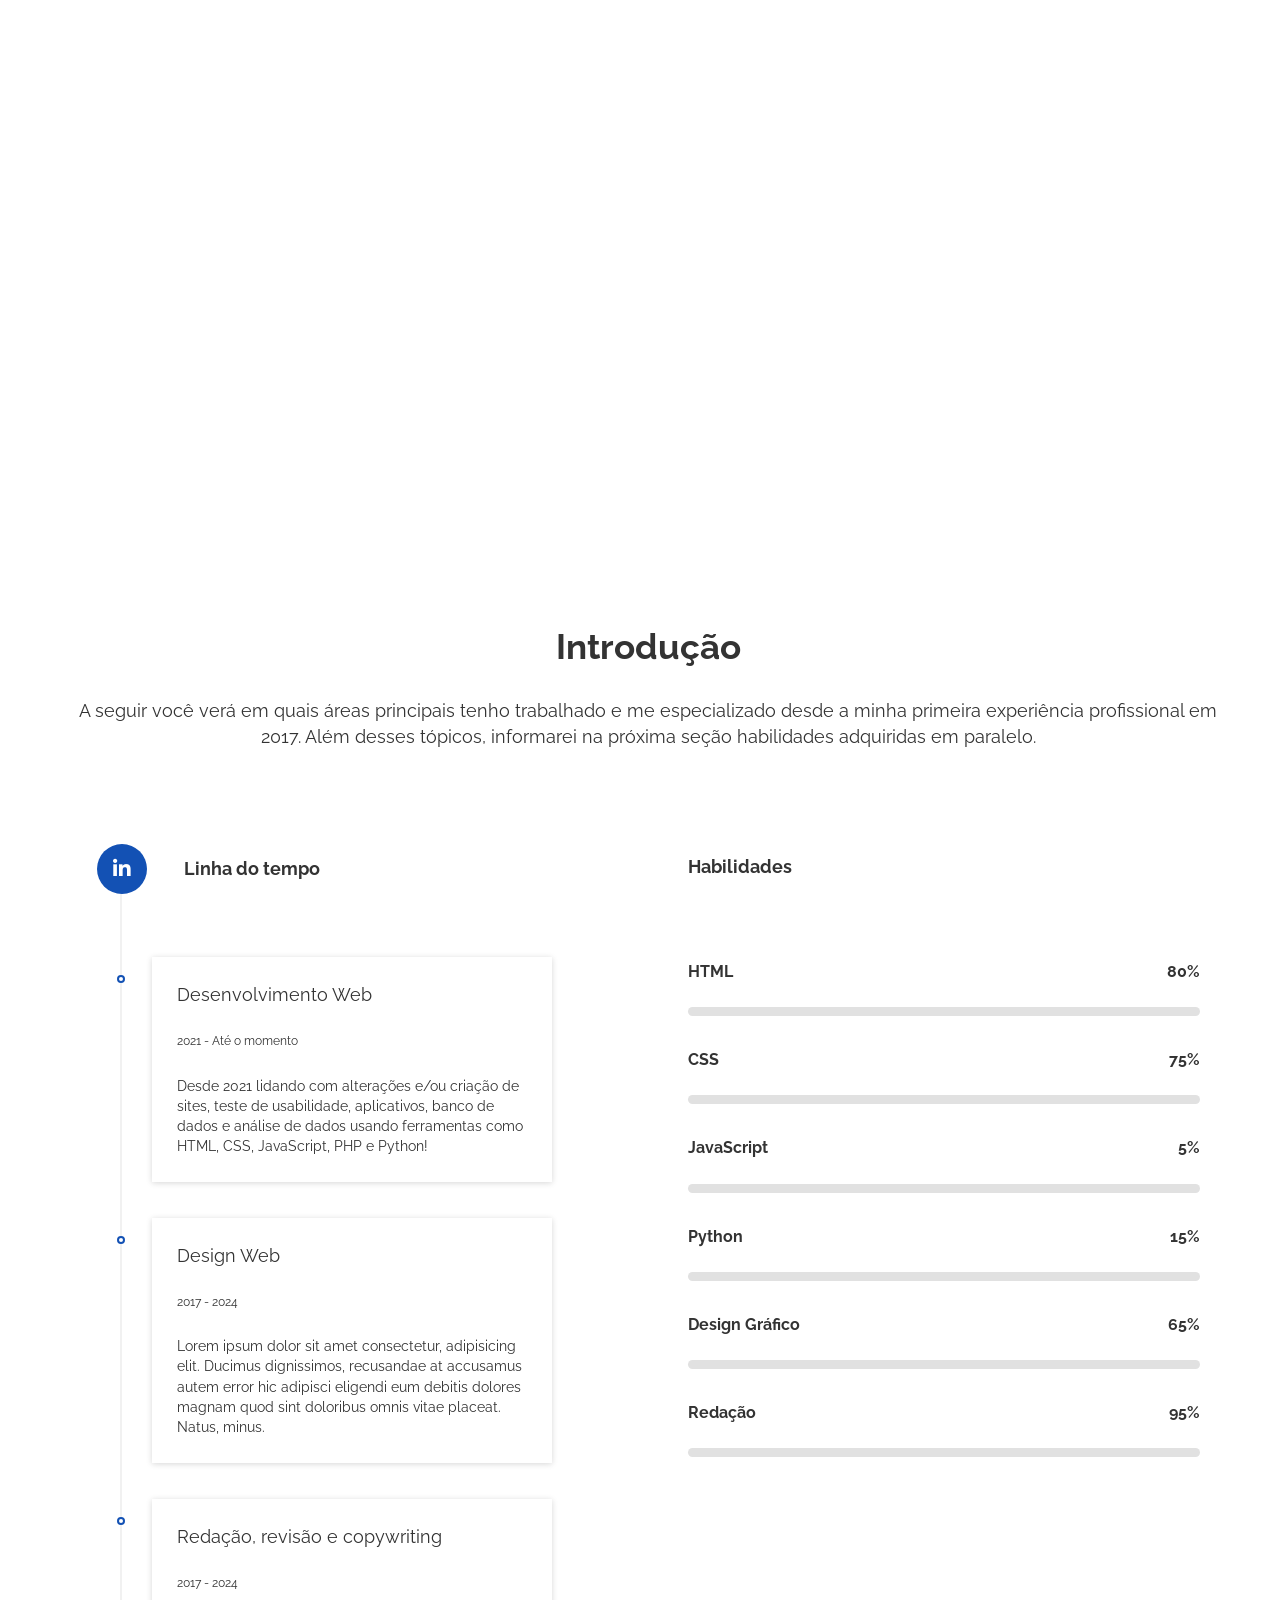
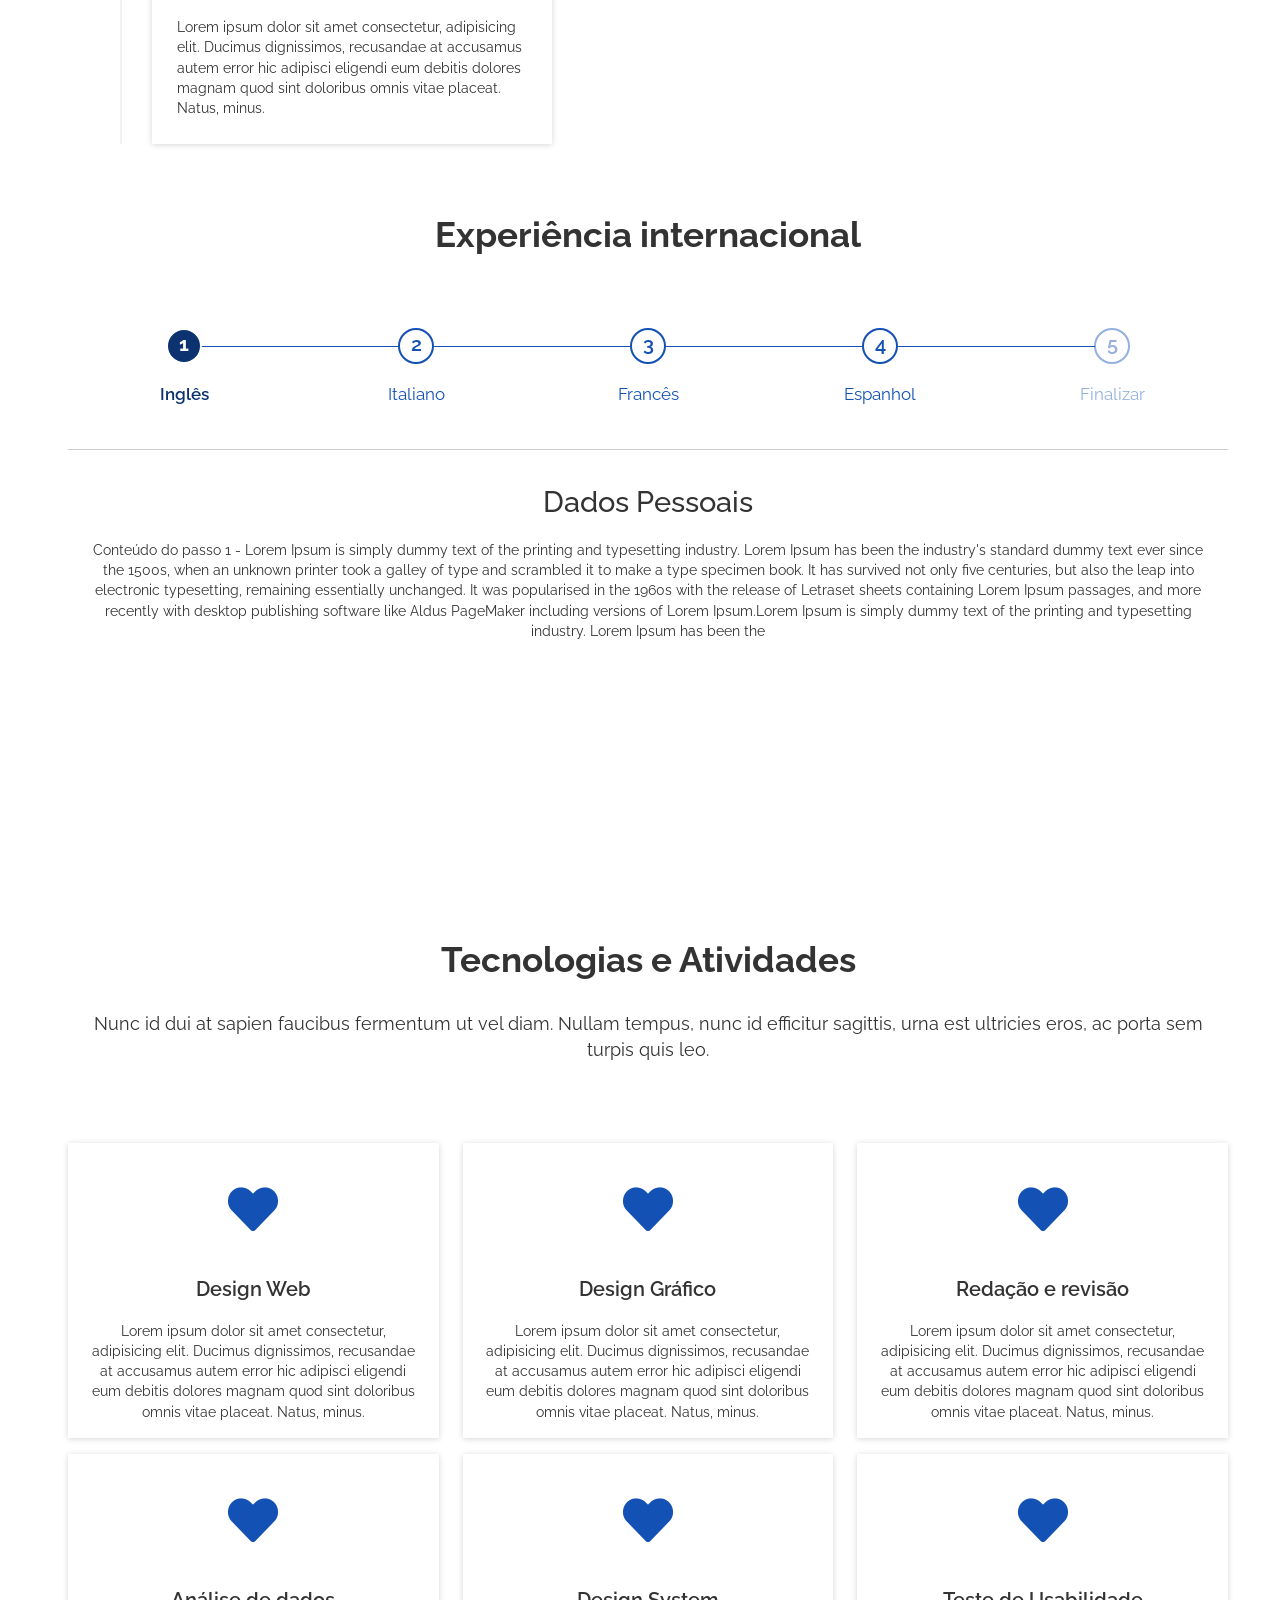
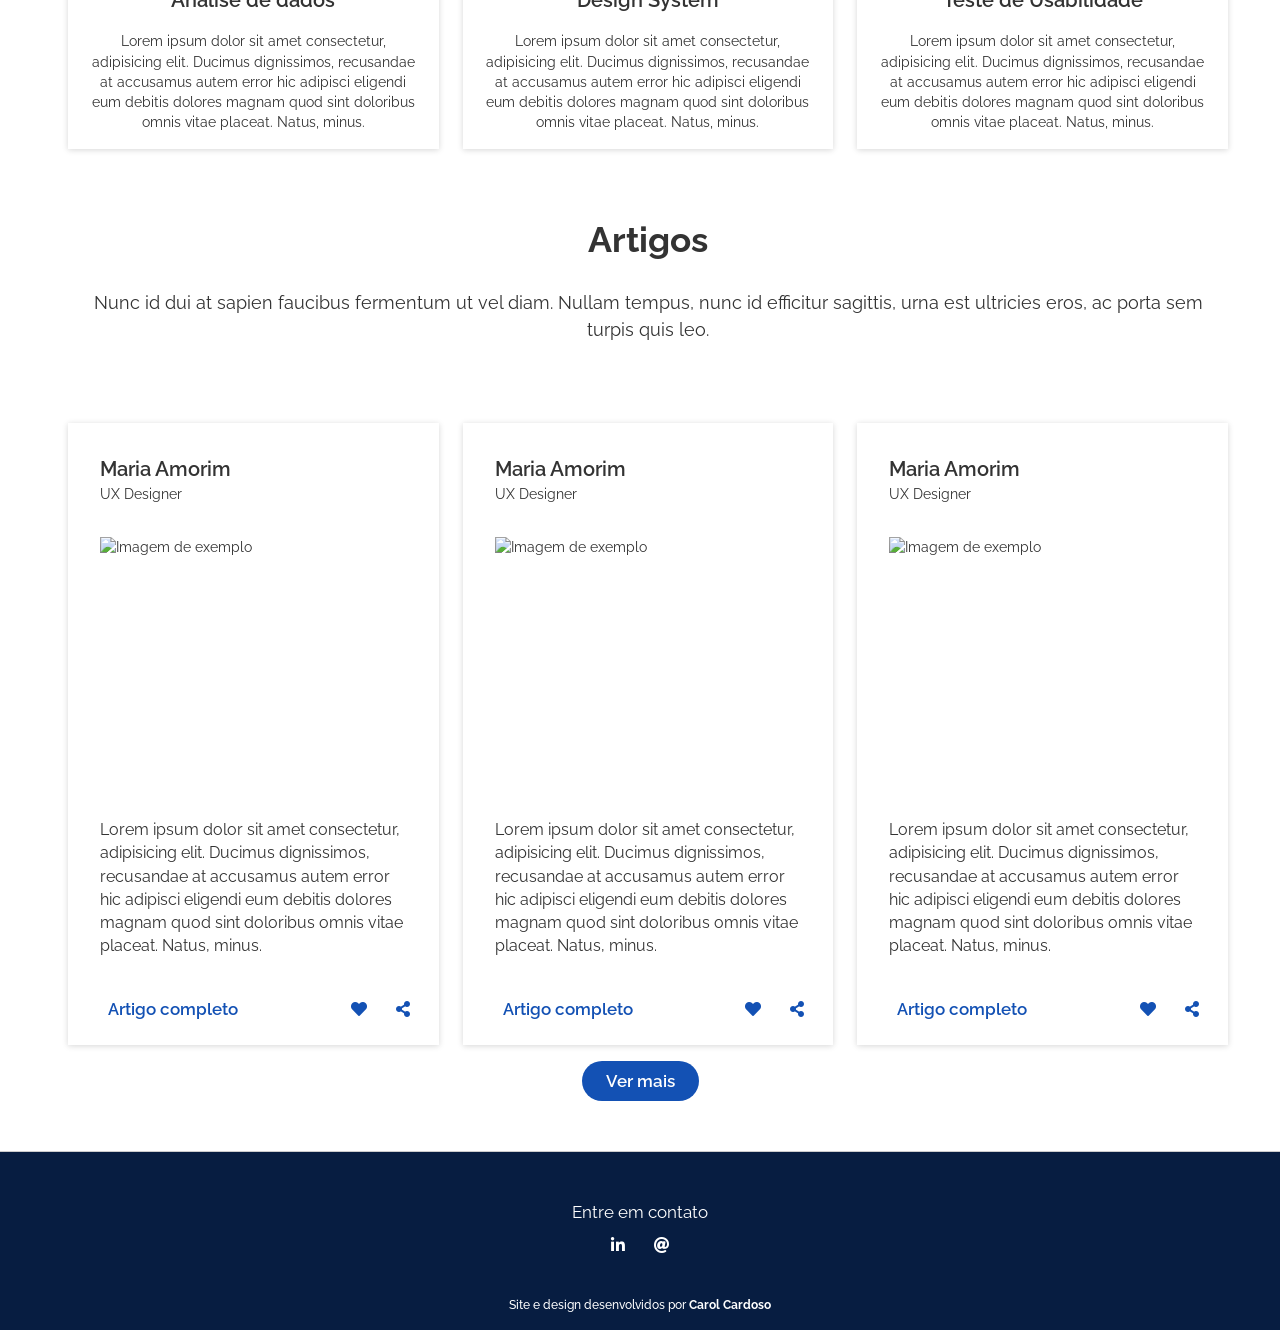
==== src/html/index.html @ 5037be2b "Conteúdo textual, traduções, componentização" ====
<!DOCTYPE html>
<html lang="pt-BR">
<br-head></br-head>  
<body>
  <br-header-pt-br></br-header-pt-br>

    <div class="container-video">
      <div class="bg-video">
        <video class="bg-video" autoplay loop muted src="./assets/images/banner/Banner 2.mp4"></video>
      </div>
    </div>

  <div class="template-base">
    <main class="main-content pl-sm-3 mt-4 text-center" id="main-content">
      
      <!-- Início da seção Introdução-->

      <br-introducao-pt-br></br-introducao-pt-br>

      <div id="introducao-pt-br">
        <div class="container-lg">
          <div class="secao-container">
            <div id="introducao" class="secao-titulo">Experiência internacional</div>
            <style>.wizard-sample-1 {height: 600px;}</style>
            <div class="wizard-sample-1">
              <div class="br-wizard" collapsed="collapsed" step="1">
                <div class="wizard-progress" role="tablist" style="background-color: white">
                  <button class="wizard-progress-btn" type="button" aria-labelledby="info1" role="tab" aria-controls="tab1" title="Inglês">
                    <span class="info" id="info1">Inglês</span>
                  </button>
                  <button class="wizard-progress-btn" type="button" aria-labelledby="info2" role="tab" aria-controls="tab2" title="Italiano" active="active">
                    <span class="info" id="info2">Italiano</span>
                  </button>
                  <button class="wizard-progress-btn" type="button" aria-labelledby="info3" role="tab" aria-controls="tab3" title="Francês" active="active">
                    <span class="info" id="info3">Francês</span>
                  </button>
                  <button class="wizard-progress-btn" type="button" aria-labelledby="info4" role="tab" aria-controls="tab4" title="Espanhol" active="active">
                    <span class="info" id="info4">Espanhol</span>
                  </button>
                  <button class="wizard-progress-btn" type="button" aria-labelledby="info5" role="tab" aria-controls="tab5" title="Finalizar" disabled="disabled">
                    <span class="info">Finalizar</span>
                  </button>
                </div>
                <div class="wizard-form">
                  <div class="wizard-panel" active="active" role="tabpanel" id="tab1">
                    <div class="wizard-panel-content" tabindex="0">
                      <div class="h3">Dados Pessoais</div>
                      <div class="text">Conteúdo do passo 1 - Lorem Ipsum is simply dummy text of the printing and typesetting 
                        industry. Lorem Ipsum has been the industry's standard dummy text ever since the 1500s, when an unknown 
                        printer took a galley of type and scrambled it to make a type specimen book. It has survived not only 
                        five centuries, but also the leap into electronic typesetting, remaining essentially unchanged. It was 
                        popularised in the 1960s with the release of Letraset sheets containing Lorem Ipsum passages, and more 
                        recently with desktop publishing software like Aldus PageMaker including versions of Lorem Ipsum.Lorem 
                        Ipsum is simply dummy text of the printing and typesetting industry. Lorem Ipsum has been the
                      </div>
                    </div>
                  </div>
                  <div class="wizard-panel" role="tabpanel" id="tab2">
                    <div class="wizard-panel-content" tabindex="0">
                      <div class="h3">Validar Dados</div><a href="https://gov.br/ds" alt="ir para o gov.br teste focus">ir para gov.br/ds teste focus</a>
                      <div class="text">Conteúdo do passo 2 - Lorem Ipsum is simply dummy text of the printing and typesetting industry. Lorem Ipsum has been the industry's standard dummy text ever since the 1500s, when an unknown printer took a galley of type and scrambled it to make a type specimen book. It has survived not only five centuries, but also the leap into electronic typesetting, remaining essentially unchanged. It was popularised in the 1960s with the release of Letraset sheets containing Lorem Ipsum passages, and more recently with desktop publishing software like Aldus PageMaker including versions of Lorem Ipsum.Lorem Ipsum is simply dummy text of the printing and typesetting industry. Lorem Ipsum has been the industry's standard dummy text ever since the 1500s, when an unknown printer took a galley of type and scrambled it to make a type specimen book. It has survived not only five centuries, but also the leap into electronic typesetting, remaining essentially unchanged. It was popularised in the 1960s with the release of Letraset sheets containing Lorem Ipsum passages, and more recently with desktop publishing software like Aldus PageMaker including versions of Lorem Ipsum. Conteúdo aqui - Lorem Ipsum is simply dummy text of the printing and typesetting industry. Lorem Ipsum has been the industry's standard dummy text ever since the 1500s, when an unknown printer took a galley of type and scrambled it to make a type specimen book. It has survived not only five centuries, but also the leap into electronic typesetting, remaining essentially unchanged. It was popularised in the 1960s with the release of Letraset sheets containing Lorem Ipsum passages, and more recently with desktop publishing software like Aldus PageMaker including versions of Lorem Ipsum.Lorem Ipsum is simply dummy text of the printing and typesetting industry. Lorem Ipsum has been the industry's standard dummy text ever since the 1500s, when an unknown printer took a galley of type and scrambled it to make a type specimen book. It has survived not only five centuries, but also the leap into electronic typesetting, remaining essentially unchanged. It was popularised in the 1960s with the release of Letraset sheets containing Lorem Ipsum passages, and more recently with desktop publishing software like Aldus PageMaker including versions of Lorem Ipsum. Conteúdo aqui - Lorem Ipsum is simply dummy text of the printing and typesetting industry. Lorem Ipsum has been the industry's standard dummy text ever since the 1500s, when an unknown printer took a galley of type and scrambled it to make a type specimen book. It has survived not only five centuries, but also the leap into electronic typesetting, remaining essentially unchanged. It was popularised in the 1960s with the release of Letraset sheets containing Lorem Ipsum passages, and more recently with desktop publishing software like Aldus PageMaker including versions of Lorem Ipsum.Lorem Ipsum is simply dummy text of the printing and typesetting industry. Lorem Ipsum has been the industry's standard dummy text ever since the 1500s, when an unknown printer took a galley of type and scrambled it to make a type specimen book. It has survived not only five centuries, but also the leap into electronic typesetting, remaining essentially unchanged. It was popularised in the 1960s with the release of Letraset sheets containing Lorem Ipsum passages, and more recently with desktop publishing software like Aldus PageMaker including versions of Lorem Ipsum. Conteúdo aqui - Lorem Ipsum is simply dummy text of the printing and typesetting industry. Lorem Ipsum has been the industry's standard dummy text ever since the 1500s, when an unknown printer took a galley of type and scrambled it to make a type specimen book. It has survived not only five centuries, but also the leap into electronic typesetting, remaining essentially unchanged. It was popularised in the 1960s with the release of Letraset sheets containing Lorem Ipsum passages, and more recently with desktop publishing software like Aldus PageMaker including versions of Lorem Ipsum.Lorem Ipsum is simply dummy text of the printing and typesetting industry. Lorem Ipsum has been the industry's standard dummy text ever since the 1500s, when an unknown printer took a galley of type and scrambled it to make a type specimen book. It has survived not only five centuries, but also the leap into electronic typesetting, remaining essentially unchanged. It was popularised in the 1960s with the release of Letraset sheets containing Lorem Ipsum passages, and more recently with desktop publishing software like Aldus PageMaker including versions of Lorem Ipsum.</div>
                    </div>
                    <div class="wizard-panel-btn">
                      <button class="br-button wizard-btn-canc" type="button">Cancelar
                      </button>
                      <button class="br-button primary wizard-btn-next" type="button" aria-description="Passo 3 de 5 Habilitar Cadastro"> Avançar
                      </button>
                      <button class="br-button secondary wizard-btn-prev" type="button" aria-description="Passo 1 de 5 Dados Pessoais">Voltar
                      </button>
                    </div>
                  </div>
                  <div class="wizard-panel" role="tabpanel" id="tab3">
                    <div class="wizard-panel-content" tabindex="0">
                      <div class="h3">Habilitar Cadastro</div>
                      <div class="text"> Conteúdo do passo 3 - Lorem Ipsum is simply dummy text of the printing and typesetting industry. Lorem Ipsum has been the industry's standard dummy text ever since the 1500s, when an unknown printer took a galley of type and scrambled it to make a type specimen book. It has survived not only five centuries, but also the leap into electronic typesetting, remaining essentially unchanged. It was popularised in the 1960s with the release of Letraset sheets containing Lorem Ipsum passages, and more recently with desktop publishing software like Aldus PageMaker including versions of Lorem Ipsum.Lorem Ipsum is simply dummy text of the printing and typesetting industry. Lorem Ipsum has been the industry's standard dummy text ever since the 1500s, when an unknown printer took a galley of type and scrambled it to make a type specimen book. It has survived not only five centuries, but also the leap into electronic typesetting, remaining essentially unchanged. It was popularised in the 1960s with the release of Letraset sheets containing Lorem Ipsum passages, and more recently with desktop publishing software like Aldus PageMaker including versions of Lorem Ipsum.</div>
                    </div>
                    <div class="wizard-panel-btn">
                      <button class="br-button wizard-btn-canc" type="button">Cancelar
                      </button>
                      <button class="br-button primary wizard-btn-next" type="button" aria-description="Passo 4 de 5 Cadastrar Senha"> Avançar
                      </button>
                      <button class="br-button secondary wizard-btn-prev" type="button" aria-description="Passo 2 de 5 Validar Dados">Voltar
                      </button>
                    </div>
                  </div>
                  <div class="wizard-panel" role="tabpanel" id="tab4">
                    <div class="wizard-panel-content" tabindex="0">
                      <div class="h3">Cadastrar Senha</div>
                      <div class="text">Conteúdo do passo 4 - Lorem Ipsum is simply dummy text of the printing and typesetting industry. Lorem Ipsum has been the industry's standard dummy text ever since the 1500s, when an unknown printer took a galley of type and scrambled it to make a type specimen book. It has survived not only five centuries, but also the leap into electronic typesetting, remaining essentially unchanged. It was popularised in the 1960s with the release of Letraset sheets containing Lorem Ipsum passages, and more recently with desktop publishing software like Aldus PageMaker including versions of Lorem Ipsum.Lorem Ipsum is simply dummy text of the printing and typesetting industry. Lorem Ipsum has been the industry's standard dummy text ever since the 1500s, when an unknown printer took a galley of type and scrambled it to make a type specimen book. It has survived not only five centuries, but also the leap into electronic typesetting, remaining essentially unchanged. It was popularised in the 1960s with the release of Letraset sheets containing Lorem Ipsum passages, and more recently with desktop publishing software like Aldus PageMaker including versions of Lorem Ipsum.</div>
                    </div>
                    <div class="wizard-panel-btn">
                      <button class="br-button wizard-btn-canc" type="button">Cancelar
                      </button>
                      <button class="br-button primary wizard-btn-next" type="button" aria-description="Passo 5 de 5 Finalizar"> Avançar
                      </button>
                      <button class="br-button secondary wizard-btn-prev" type="button" aria-description="Passo 3 de 5 Habilitar Cadastro">Voltar
                      </button>
                    </div>
                  </div>
                  <div class="wizard-panel" role="tabpanel" id="tab5">
                    <div class="wizard-panel-content" tabindex="0">
                      <div class="h3">Finalizar</div>
                      <div class="text">Conteúdo do passo 5 - Lorem Ipsum is simply dummy text of the printing and typesetting industry. Lorem Ipsum has been the industry's standard dummy text ever since the 1500s, when an unknown printer took a galley of type and scrambled it to make a type specimen book. It has survived not only five centuries, but also the leap into electronic typesetting, remaining essentially unchanged. It was popularised in the 1960s with the release of Letraset sheets containing Lorem Ipsum passages, and more recently with desktop publishing software like Aldus PageMaker including versions of Lorem Ipsum. Lorem Ipsum is simply dummy text of the printing and typesetting industry. Lorem Ipsum has been the industry's standard dummy text ever since the 1500s, when an unknown printer took a galley of type and scrambled it to make a type specimen book. It has survived not only five centuries, but also the leap into electronic typesetting, remaining essentially unchanged. It was popularised in the 1960s with the release of Letraset sheets containing Lorem Ipsum passages, and more recently with desktop publishing software like Aldus PageMaker including versions of Lorem Ipsum.</div>
                    </div>
                    <div class="wizard-panel-btn">
                      <button class="br-button wizard-btn-canc" type="button">Cancelar
                      </button>
                      <button class="br-button primary wizard-btn" type="button">Concluir
                      </button>
                      <button class="br-button secondary wizard-btn-prev" type="button">Voltar
                      </button>
                    </div>
                  </div>
                </div>
              </div>
            </div>
          </div>  
        </div>
      </div>
        
      <br-habilidades-pt-br></br-habilidades-pt-br>  
        
      <br-blog-pt-br></br-blog-pt-br>
        
      </main>
      
      
      <br-footer-pt-br></br-footer-pt-br>
      
      <!--<div class="br-cookiebar default d-none" tabindex="-1"></div>-->
    </div>
    <script src="./bibliotecas/govbr-ds/core-init.js"></script>
    <script src="./bibliotecas/govbr-ds/core.min.js"></script>
    <!--<script src="./assets/js/inicializacao.js"></script>-->
    <script src="./assets/componentes/head/head.js" type="module"></script>
    <script src="./assets/componentes/header/header.js" type="module"></script>
    <script src="./assets/componentes/footer/footer.js" type="module"></script>
    <script src="./assets/js/main.js" type="module"></script>
    <script src="./assets/componentes/introducao/introducao.js" type="module"></script>
    <script src="./assets/componentes/habilidades/habilidades.js" type="module"></script>
    <script src="./assets/componentes/blog/blog.js" type="module"></script>
  </body>
  </html>
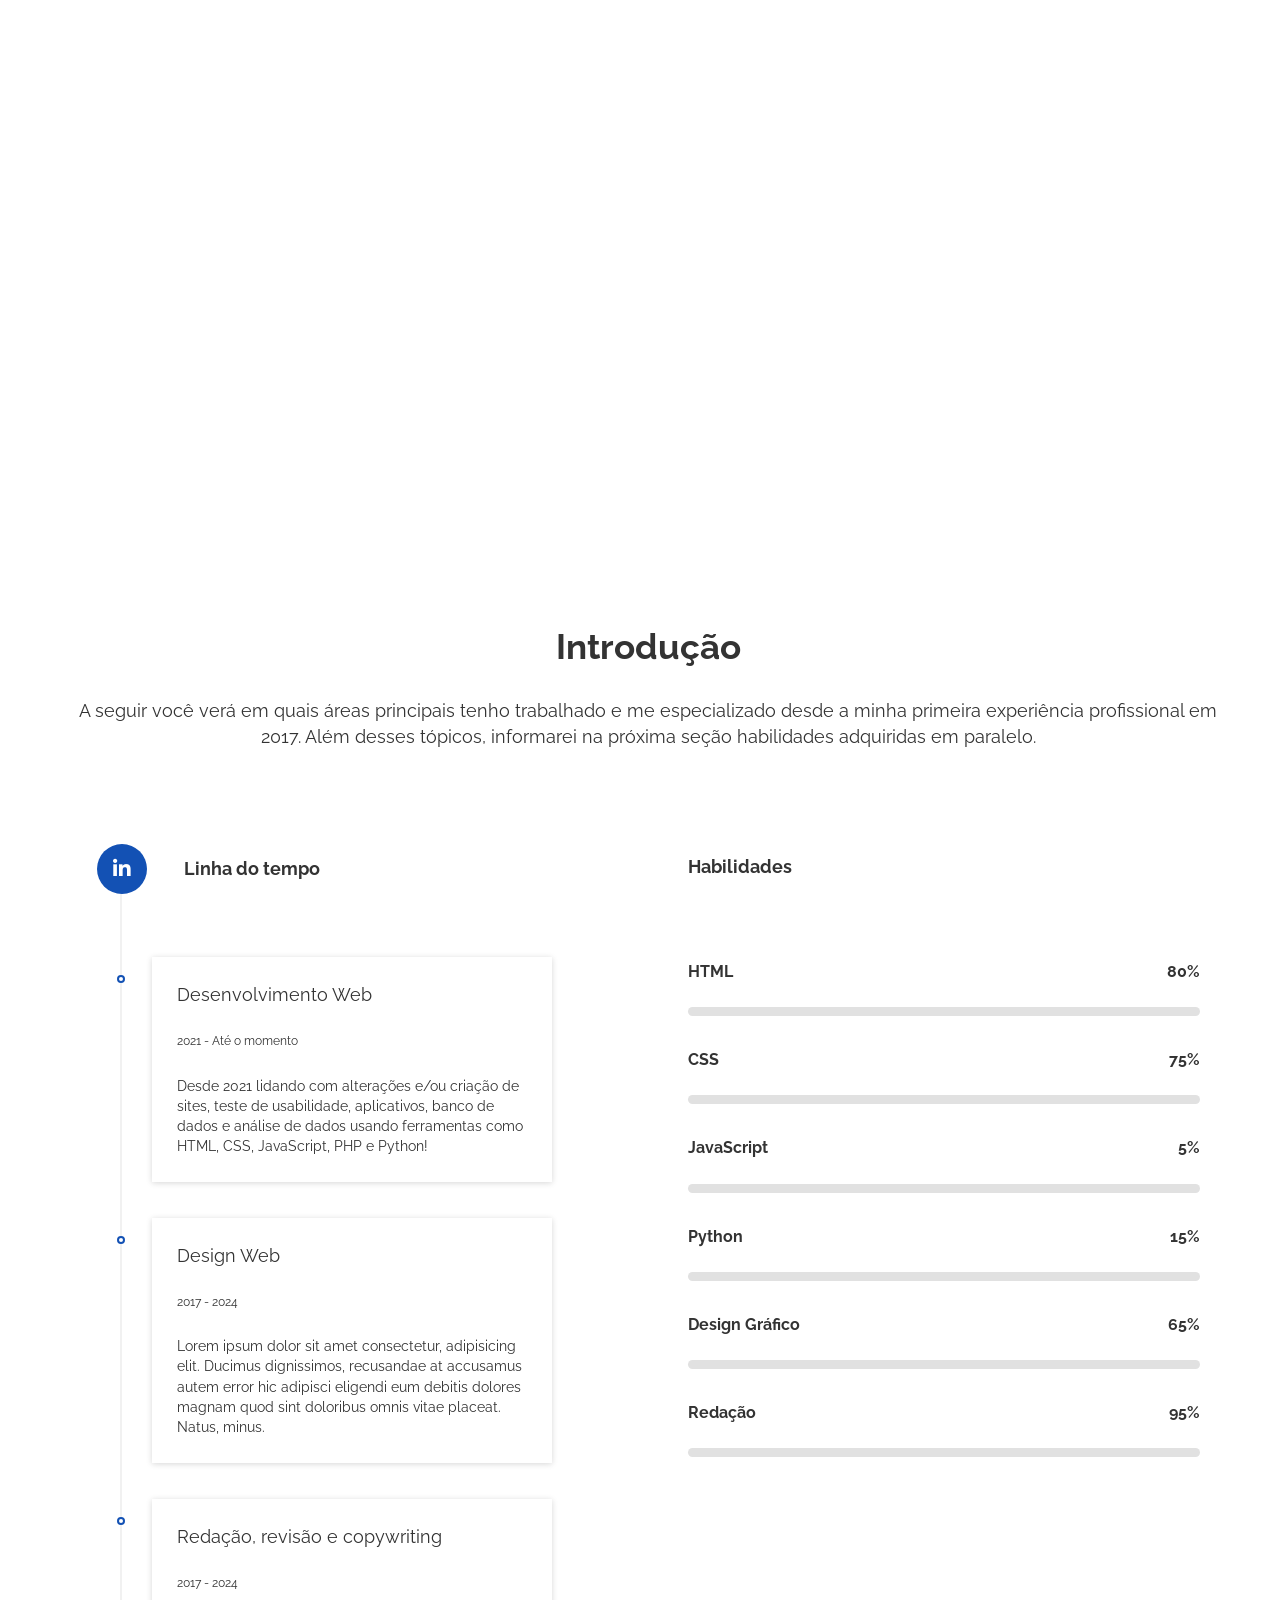
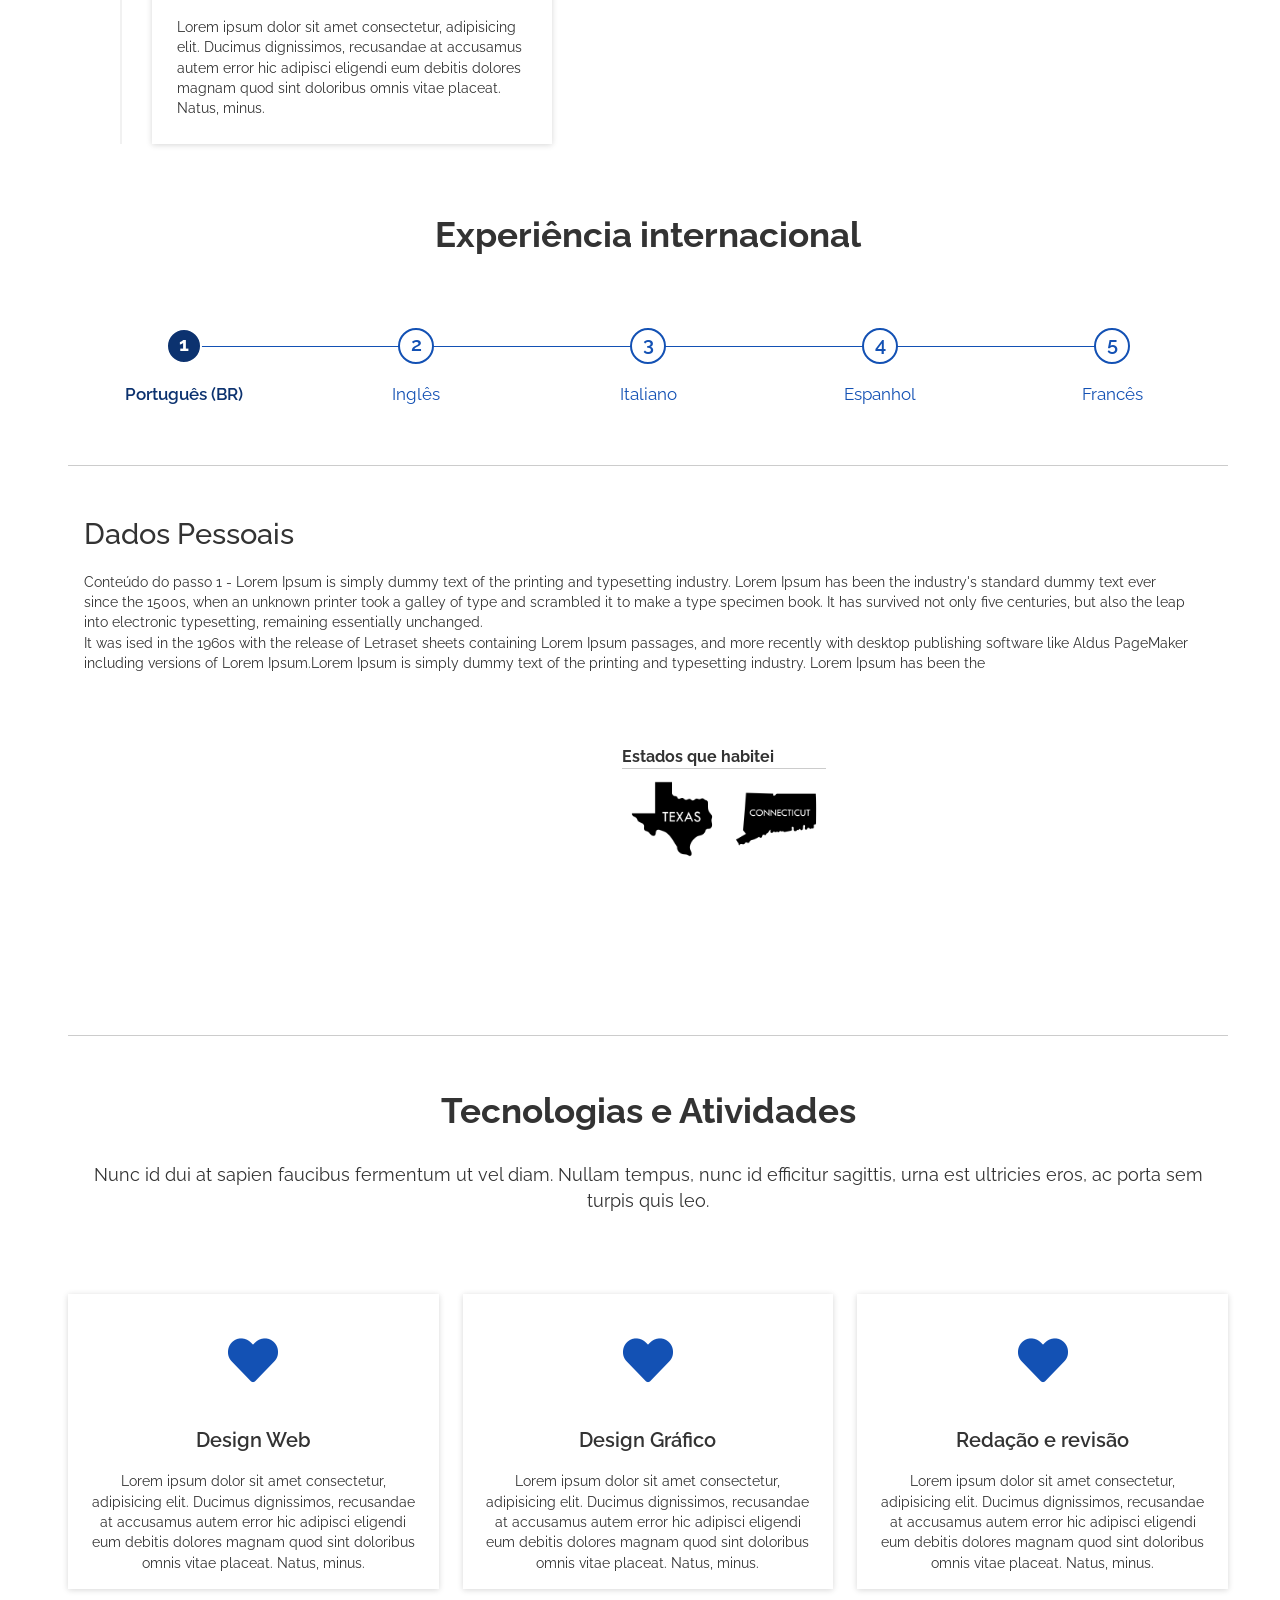
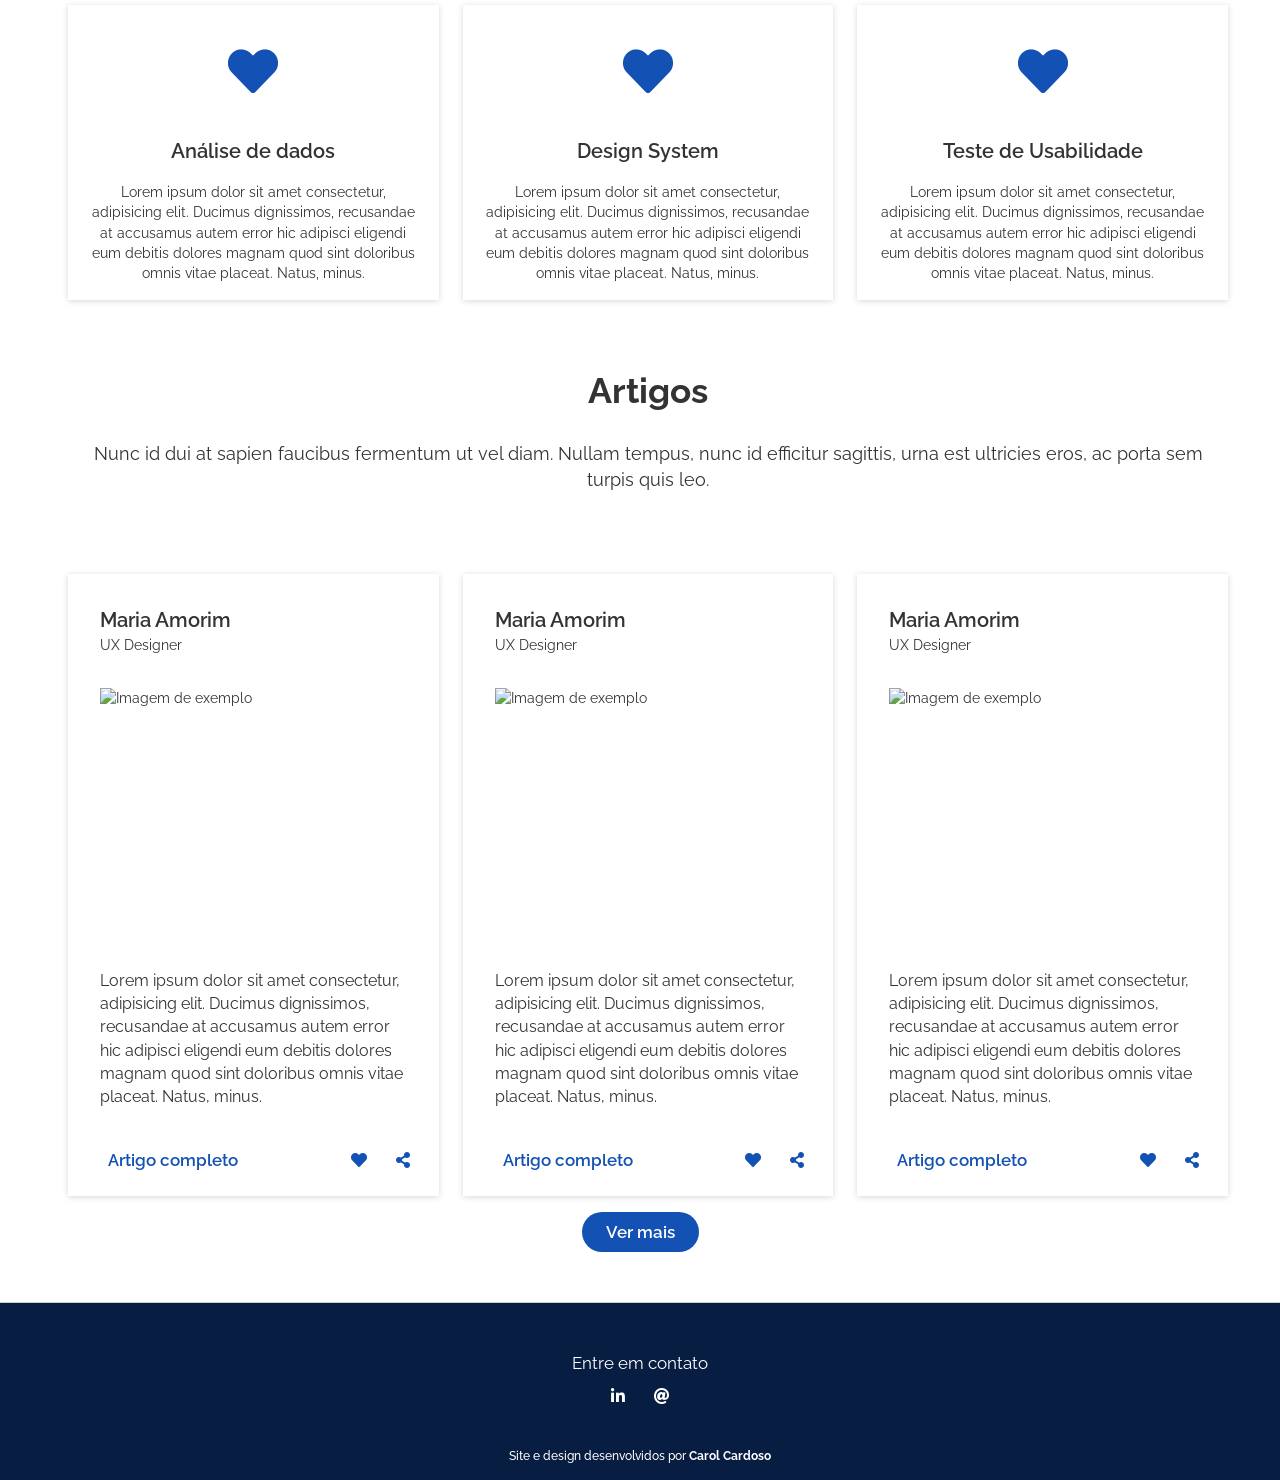
==== commit f357fa48: "Br-wizard e edições nessa nova seção" ====
--- a/src/html/index.html
+++ b/src/html/index.html
@@ -17,106 +17,177 @@
 
       <br-introducao-pt-br></br-introducao-pt-br>
 
-      <div id="introducao-pt-br">
+      <!--<br-internacional-pt-br></br-internacional-pt-br>-->
+
+      <div id="internacional-pt-br">
         <div class="container-lg">
           <div class="secao-container">
-            <div id="introducao" class="secao-titulo">Experiência internacional</div>
-            <style>.wizard-sample-1 {height: 600px;}</style>
+            <div class="secao-titulo">Experiência internacional</div>
+            <!--<style>.wizard-sample-1 {height: 600px;}</style>-->
             <div class="wizard-sample-1">
               <div class="br-wizard" collapsed="collapsed" step="1">
                 <div class="wizard-progress" role="tablist" style="background-color: white">
-                  <button class="wizard-progress-btn" type="button" aria-labelledby="info1" role="tab" aria-controls="tab1" title="Inglês">
-                    <span class="info" id="info1">Inglês</span>
-                  </button>
-                  <button class="wizard-progress-btn" type="button" aria-labelledby="info2" role="tab" aria-controls="tab2" title="Italiano" active="active">
-                    <span class="info" id="info2">Italiano</span>
-                  </button>
-                  <button class="wizard-progress-btn" type="button" aria-labelledby="info3" role="tab" aria-controls="tab3" title="Francês" active="active">
-                    <span class="info" id="info3">Francês</span>
+                  <button class="wizard-progress-btn" type="button" aria-labelledby="info1" role="tab" aria-controls="tab1" title="Português">
+                    <span class="info" id="info1">Português (BR)</span>
+                  </button>
+                  <button class="wizard-progress-btn" type="button" aria-labelledby="info2" role="tab" aria-controls="tab2" title="Inglês" active="active">
+                    <span class="info" id="info2">Inglês</span>
+                  </button>
+                  <button class="wizard-progress-btn" type="button" aria-labelledby="info3" role="tab" aria-controls="tab3" title="Italiano" active="active">
+                    <span class="info" id="info3">Italiano</span>
                   </button>
                   <button class="wizard-progress-btn" type="button" aria-labelledby="info4" role="tab" aria-controls="tab4" title="Espanhol" active="active">
                     <span class="info" id="info4">Espanhol</span>
                   </button>
-                  <button class="wizard-progress-btn" type="button" aria-labelledby="info5" role="tab" aria-controls="tab5" title="Finalizar" disabled="disabled">
-                    <span class="info">Finalizar</span>
+                  <button class="wizard-progress-btn" type="button" aria-labelledby="info5" role="tab" aria-controls="tab5" title="Francês" active="active">
+                    <span class="info" id="info5">Francês</span>
                   </button>
                 </div>
+                <span class="br-divider my-3"></span>
                 <div class="wizard-form">
-                  <div class="wizard-panel" active="active" role="tabpanel" id="tab1">
-                    <div class="wizard-panel-content" tabindex="0">
-                      <div class="h3">Dados Pessoais</div>
-                      <div class="text">Conteúdo do passo 1 - Lorem Ipsum is simply dummy text of the printing and typesetting 
-                        industry. Lorem Ipsum has been the industry's standard dummy text ever since the 1500s, when an unknown 
-                        printer took a galley of type and scrambled it to make a type specimen book. It has survived not only 
-                        five centuries, but also the leap into electronic typesetting, remaining essentially unchanged. It was 
-                        popularised in the 1960s with the release of Letraset sheets containing Lorem Ipsum passages, and more 
-                        recently with desktop publishing software like Aldus PageMaker including versions of Lorem Ipsum.Lorem 
-                        Ipsum is simply dummy text of the printing and typesetting industry. Lorem Ipsum has been the
+                  <div class="wizard-panel" role="tabpanel" id="tab1">
+                    <div class="wizard-panel-content" tabindex="0">
+                      <div class="h3">Dados Pessoais</div>
+                      <div class="text">Conteúdo do passo 1 - Lorem Ipsum is simply dummy text of the printing and typesetting 
+                        industry. Lorem Ipsum has been the industry's standard dummy text ever since the 1500s, when an unknown 
+                        printer took a galley of type and scrambled it to make a type specimen book. It has survived not only 
+                        five centuries, but also the leap into electronic typesetting, remaining essentially unchanged. 
+                        <br>
+                        It was ised in the 1960s with the release of Letraset sheets containing Lorem Ipsum passages, and more 
+                        recently with desktop publishing software like Aldus PageMaker including versions of Lorem Ipsum.Lorem 
+                        Ipsum is simply dummy text of the printing and typesetting industry. Lorem Ipsum has been the
+                      </div>
+                      <div class="row mt-5">
+                        <video class="video-flag" autoplay loop muted src="./assets/images/flags/USA - Flag.mp4"></video>
+                        <div class="estados">
+                          <div class="paragrafo text-bold text-left">Estados que habitei</div>
+                          <span class="br-divider"></span>
+                          <div class="row align-items-left">
+                            <div class="col-auto">
+                              <img class="icone-estado" src="./assets/images/icons/texas.png">
+                              <img class="icone-estado" src="./assets/images/icons/connecticut.png">
+                            </div>
+                          </div>
+                        </div>
                       </div>
                     </div>
                   </div>
                   <div class="wizard-panel" role="tabpanel" id="tab2">
                     <div class="wizard-panel-content" tabindex="0">
-                      <div class="h3">Validar Dados</div><a href="https://gov.br/ds" alt="ir para o gov.br teste focus">ir para gov.br/ds teste focus</a>
-                      <div class="text">Conteúdo do passo 2 - Lorem Ipsum is simply dummy text of the printing and typesetting industry. Lorem Ipsum has been the industry's standard dummy text ever since the 1500s, when an unknown printer took a galley of type and scrambled it to make a type specimen book. It has survived not only five centuries, but also the leap into electronic typesetting, remaining essentially unchanged. It was popularised in the 1960s with the release of Letraset sheets containing Lorem Ipsum passages, and more recently with desktop publishing software like Aldus PageMaker including versions of Lorem Ipsum.Lorem Ipsum is simply dummy text of the printing and typesetting industry. Lorem Ipsum has been the industry's standard dummy text ever since the 1500s, when an unknown printer took a galley of type and scrambled it to make a type specimen book. It has survived not only five centuries, but also the leap into electronic typesetting, remaining essentially unchanged. It was popularised in the 1960s with the release of Letraset sheets containing Lorem Ipsum passages, and more recently with desktop publishing software like Aldus PageMaker including versions of Lorem Ipsum. Conteúdo aqui - Lorem Ipsum is simply dummy text of the printing and typesetting industry. Lorem Ipsum has been the industry's standard dummy text ever since the 1500s, when an unknown printer took a galley of type and scrambled it to make a type specimen book. It has survived not only five centuries, but also the leap into electronic typesetting, remaining essentially unchanged. It was popularised in the 1960s with the release of Letraset sheets containing Lorem Ipsum passages, and more recently with desktop publishing software like Aldus PageMaker including versions of Lorem Ipsum.Lorem Ipsum is simply dummy text of the printing and typesetting industry. Lorem Ipsum has been the industry's standard dummy text ever since the 1500s, when an unknown printer took a galley of type and scrambled it to make a type specimen book. It has survived not only five centuries, but also the leap into electronic typesetting, remaining essentially unchanged. It was popularised in the 1960s with the release of Letraset sheets containing Lorem Ipsum passages, and more recently with desktop publishing software like Aldus PageMaker including versions of Lorem Ipsum. Conteúdo aqui - Lorem Ipsum is simply dummy text of the printing and typesetting industry. Lorem Ipsum has been the industry's standard dummy text ever since the 1500s, when an unknown printer took a galley of type and scrambled it to make a type specimen book. It has survived not only five centuries, but also the leap into electronic typesetting, remaining essentially unchanged. It was popularised in the 1960s with the release of Letraset sheets containing Lorem Ipsum passages, and more recently with desktop publishing software like Aldus PageMaker including versions of Lorem Ipsum.Lorem Ipsum is simply dummy text of the printing and typesetting industry. Lorem Ipsum has been the industry's standard dummy text ever since the 1500s, when an unknown printer took a galley of type and scrambled it to make a type specimen book. It has survived not only five centuries, but also the leap into electronic typesetting, remaining essentially unchanged. It was popularised in the 1960s with the release of Letraset sheets containing Lorem Ipsum passages, and more recently with desktop publishing software like Aldus PageMaker including versions of Lorem Ipsum. Conteúdo aqui - Lorem Ipsum is simply dummy text of the printing and typesetting industry. Lorem Ipsum has been the industry's standard dummy text ever since the 1500s, when an unknown printer took a galley of type and scrambled it to make a type specimen book. It has survived not only five centuries, but also the leap into electronic typesetting, remaining essentially unchanged. It was popularised in the 1960s with the release of Letraset sheets containing Lorem Ipsum passages, and more recently with desktop publishing software like Aldus PageMaker including versions of Lorem Ipsum.Lorem Ipsum is simply dummy text of the printing and typesetting industry. Lorem Ipsum has been the industry's standard dummy text ever since the 1500s, when an unknown printer took a galley of type and scrambled it to make a type specimen book. It has survived not only five centuries, but also the leap into electronic typesetting, remaining essentially unchanged. It was popularised in the 1960s with the release of Letraset sheets containing Lorem Ipsum passages, and more recently with desktop publishing software like Aldus PageMaker including versions of Lorem Ipsum.</div>
-                    </div>
-                    <div class="wizard-panel-btn">
-                      <button class="br-button wizard-btn-canc" type="button">Cancelar
-                      </button>
-                      <button class="br-button primary wizard-btn-next" type="button" aria-description="Passo 3 de 5 Habilitar Cadastro"> Avançar
-                      </button>
-                      <button class="br-button secondary wizard-btn-prev" type="button" aria-description="Passo 1 de 5 Dados Pessoais">Voltar
-                      </button>
+                      <div class="h3">Dados Pessoais</div>
+                      <div class="text">Conteúdo do passo 1 - Lorem Ipsum is simply dummy text of the printing and typesetting 
+                        industry. Lorem Ipsum has been the industry's standard dummy text ever since the 1500s, when an unknown 
+                        printer took a galley of type and scrambled it to make a type specimen book. It has survived not only 
+                        five centuries, but also the leap into electronic typesetting, remaining essentially unchanged. 
+                        <br>
+                        It was ised in the 1960s with the release of Letraset sheets containing Lorem Ipsum passages, and more 
+                        recently with desktop publishing software like Aldus PageMaker including versions of Lorem Ipsum.Lorem 
+                        Ipsum is simply dummy text of the printing and typesetting industry. Lorem Ipsum has been the
+                      </div>
+                      <div class="row mt-5">
+                        <video class="video-flag" autoplay loop muted src="./assets/images/flags/USA - Flag.mp4"></video>
+                        <div class="estados">
+                          <div class="paragrafo text-bold text-left">Estados que habitei</div>
+                          <span class="br-divider"></span>
+                          <div class="row align-items-left">
+                            <div class="col-auto">
+                              <img class="icone-estado" src="./assets/images/icons/texas.png">
+                              <img class="icone-estado" src="./assets/images/icons/connecticut.png">
+                            </div>
+                          </div>
+                        </div>
+                      </div>
                     </div>
                   </div>
                   <div class="wizard-panel" role="tabpanel" id="tab3">
                     <div class="wizard-panel-content" tabindex="0">
-                      <div class="h3">Habilitar Cadastro</div>
-                      <div class="text"> Conteúdo do passo 3 - Lorem Ipsum is simply dummy text of the printing and typesetting industry. Lorem Ipsum has been the industry's standard dummy text ever since the 1500s, when an unknown printer took a galley of type and scrambled it to make a type specimen book. It has survived not only five centuries, but also the leap into electronic typesetting, remaining essentially unchanged. It was popularised in the 1960s with the release of Letraset sheets containing Lorem Ipsum passages, and more recently with desktop publishing software like Aldus PageMaker including versions of Lorem Ipsum.Lorem Ipsum is simply dummy text of the printing and typesetting industry. Lorem Ipsum has been the industry's standard dummy text ever since the 1500s, when an unknown printer took a galley of type and scrambled it to make a type specimen book. It has survived not only five centuries, but also the leap into electronic typesetting, remaining essentially unchanged. It was popularised in the 1960s with the release of Letraset sheets containing Lorem Ipsum passages, and more recently with desktop publishing software like Aldus PageMaker including versions of Lorem Ipsum.</div>
-                    </div>
-                    <div class="wizard-panel-btn">
-                      <button class="br-button wizard-btn-canc" type="button">Cancelar
-                      </button>
-                      <button class="br-button primary wizard-btn-next" type="button" aria-description="Passo 4 de 5 Cadastrar Senha"> Avançar
-                      </button>
-                      <button class="br-button secondary wizard-btn-prev" type="button" aria-description="Passo 2 de 5 Validar Dados">Voltar
-                      </button>
+                      <div class="h3">Dados Pessoais</div>
+                      <div class="text">Conteúdo do passo 1 - Lorem Ipsum is simply dummy text of the printing and typesetting 
+                        industry. Lorem Ipsum has been the industry's standard dummy text ever since the 1500s, when an unknown 
+                        printer took a galley of type and scrambled it to make a type specimen book. It has survived not only 
+                        five centuries, but also the leap into electronic typesetting, remaining essentially unchanged. 
+                        <br>
+                        It was ised in the 1960s with the release of Letraset sheets containing Lorem Ipsum passages, and more 
+                        recently with desktop publishing software like Aldus PageMaker including versions of Lorem Ipsum.Lorem 
+                        Ipsum is simply dummy text of the printing and typesetting industry. Lorem Ipsum has been the
+                      </div>
+                      <div class="row mt-5">
+                        <video class="video-flag" autoplay loop muted src="./assets/images/flags/USA - Flag.mp4"></video>
+                        <div class="estados">
+                          <div class="paragrafo text-bold text-left">Estados que habitei</div>
+                          <span class="br-divider"></span>
+                          <div class="row align-items-left">
+                            <div class="col-auto">
+                              <img class="icone-estado" src="./assets/images/icons/texas.png">
+                              <img class="icone-estado" src="./assets/images/icons/connecticut.png">
+                            </div>
+                          </div>
+                        </div>
+                      </div>
                     </div>
                   </div>
                   <div class="wizard-panel" role="tabpanel" id="tab4">
                     <div class="wizard-panel-content" tabindex="0">
-                      <div class="h3">Cadastrar Senha</div>
-                      <div class="text">Conteúdo do passo 4 - Lorem Ipsum is simply dummy text of the printing and typesetting industry. Lorem Ipsum has been the industry's standard dummy text ever since the 1500s, when an unknown printer took a galley of type and scrambled it to make a type specimen book. It has survived not only five centuries, but also the leap into electronic typesetting, remaining essentially unchanged. It was popularised in the 1960s with the release of Letraset sheets containing Lorem Ipsum passages, and more recently with desktop publishing software like Aldus PageMaker including versions of Lorem Ipsum.Lorem Ipsum is simply dummy text of the printing and typesetting industry. Lorem Ipsum has been the industry's standard dummy text ever since the 1500s, when an unknown printer took a galley of type and scrambled it to make a type specimen book. It has survived not only five centuries, but also the leap into electronic typesetting, remaining essentially unchanged. It was popularised in the 1960s with the release of Letraset sheets containing Lorem Ipsum passages, and more recently with desktop publishing software like Aldus PageMaker including versions of Lorem Ipsum.</div>
-                    </div>
-                    <div class="wizard-panel-btn">
-                      <button class="br-button wizard-btn-canc" type="button">Cancelar
-                      </button>
-                      <button class="br-button primary wizard-btn-next" type="button" aria-description="Passo 5 de 5 Finalizar"> Avançar
-                      </button>
-                      <button class="br-button secondary wizard-btn-prev" type="button" aria-description="Passo 3 de 5 Habilitar Cadastro">Voltar
-                      </button>
+                      <div class="h3">Dados Pessoais</div>
+                      <div class="text">Conteúdo do passo 1 - Lorem Ipsum is simply dummy text of the printing and typesetting 
+                        industry. Lorem Ipsum has been the industry's standard dummy text ever since the 1500s, when an unknown 
+                        printer took a galley of type and scrambled it to make a type specimen book. It has survived not only 
+                        five centuries, but also the leap into electronic typesetting, remaining essentially unchanged. 
+                        <br>
+                        It was ised in the 1960s with the release of Letraset sheets containing Lorem Ipsum passages, and more 
+                        recently with desktop publishing software like Aldus PageMaker including versions of Lorem Ipsum.Lorem 
+                        Ipsum is simply dummy text of the printing and typesetting industry. Lorem Ipsum has been the
+                      </div>
+                      <div class="row mt-5">
+                        <video class="video-flag" autoplay loop muted src="./assets/images/flags/USA - Flag.mp4"></video>
+                        <div class="estados">
+                          <div class="paragrafo text-bold text-left">Estados que habitei</div>
+                          <span class="br-divider"></span>
+                          <div class="row align-items-left">
+                            <div class="col-auto">
+                              <img class="icone-estado" src="./assets/images/icons/texas.png">
+                              <img class="icone-estado" src="./assets/images/icons/connecticut.png">
+                            </div>
+                          </div>
+                        </div>
+                      </div>
                     </div>
                   </div>
                   <div class="wizard-panel" role="tabpanel" id="tab5">
                     <div class="wizard-panel-content" tabindex="0">
-                      <div class="h3">Finalizar</div>
-                      <div class="text">Conteúdo do passo 5 - Lorem Ipsum is simply dummy text of the printing and typesetting industry. Lorem Ipsum has been the industry's standard dummy text ever since the 1500s, when an unknown printer took a galley of type and scrambled it to make a type specimen book. It has survived not only five centuries, but also the leap into electronic typesetting, remaining essentially unchanged. It was popularised in the 1960s with the release of Letraset sheets containing Lorem Ipsum passages, and more recently with desktop publishing software like Aldus PageMaker including versions of Lorem Ipsum. Lorem Ipsum is simply dummy text of the printing and typesetting industry. Lorem Ipsum has been the industry's standard dummy text ever since the 1500s, when an unknown printer took a galley of type and scrambled it to make a type specimen book. It has survived not only five centuries, but also the leap into electronic typesetting, remaining essentially unchanged. It was popularised in the 1960s with the release of Letraset sheets containing Lorem Ipsum passages, and more recently with desktop publishing software like Aldus PageMaker including versions of Lorem Ipsum.</div>
-                    </div>
-                    <div class="wizard-panel-btn">
-                      <button class="br-button wizard-btn-canc" type="button">Cancelar
-                      </button>
-                      <button class="br-button primary wizard-btn" type="button">Concluir
-                      </button>
-                      <button class="br-button secondary wizard-btn-prev" type="button">Voltar
-                      </button>
+                      <div class="h3">Dados Pessoais</div>
+                      <div class="text">Conteúdo do passo 1 - Lorem Ipsum is simply dummy text of the printing and typesetting 
+                        industry. Lorem Ipsum has been the industry's standard dummy text ever since the 1500s, when an unknown 
+                        printer took a galley of type and scrambled it to make a type specimen book. It has survived not only 
+                        five centuries, but also the leap into electronic typesetting, remaining essentially unchanged. 
+                        <br>
+                        It was ised in the 1960s with the release of Letraset sheets containing Lorem Ipsum passages, and more 
+                        recently with desktop publishing software like Aldus PageMaker including versions of Lorem Ipsum.Lorem 
+                        Ipsum is simply dummy text of the printing and typesetting industry. Lorem Ipsum has been the
+                      </div>
+                      <div class="row mt-5">
+                        <video class="video-flag" autoplay loop muted src="./assets/images/flags/USA - Flag.mp4"></video>
+                        <div class="estados">
+                          <div class="paragrafo text-bold text-left">Estados que habitei</div>
+                          <span class="br-divider"></span>
+                          <div class="row align-items-left">
+                            <div class="col-auto">
+                              <img class="icone-estado" src="./assets/images/icons/texas.png">
+                              <img class="icone-estado" src="./assets/images/icons/connecticut.png">
+                            </div>
+                          </div>
+                        </div>
+                      </div>
                     </div>
                   </div>
                 </div>
               </div>
+              <span class="br-divider my-3"></span>
             </div>
           </div>  
         </div>
       </div>
+    
         
       <br-habilidades-pt-br></br-habilidades-pt-br>  
         
@@ -139,6 +210,7 @@
     <script src="./assets/componentes/introducao/introducao.js" type="module"></script>
     <script src="./assets/componentes/habilidades/habilidades.js" type="module"></script>
     <script src="./assets/componentes/blog/blog.js" type="module"></script>
+    <script src="./assets/componentes/internacional/introducao.js" type="module"></script>
   </body>
   </html>
   
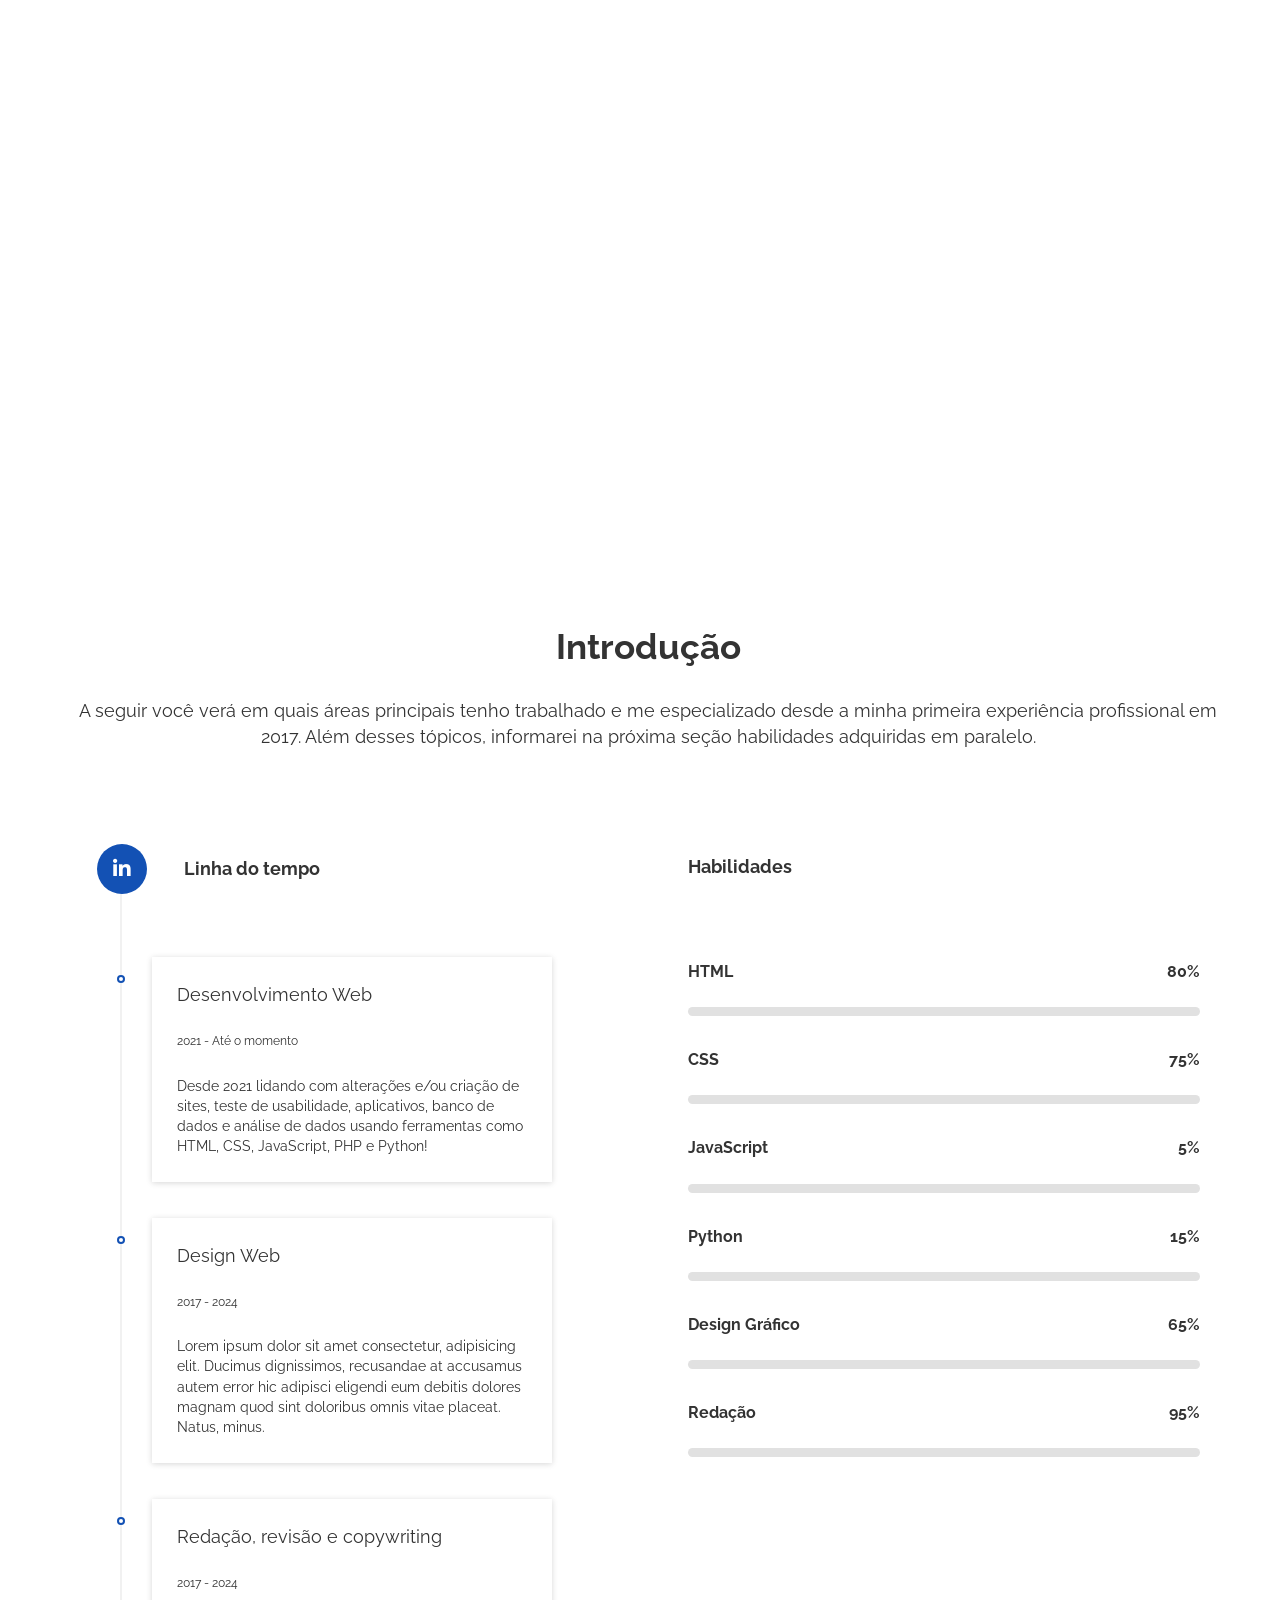
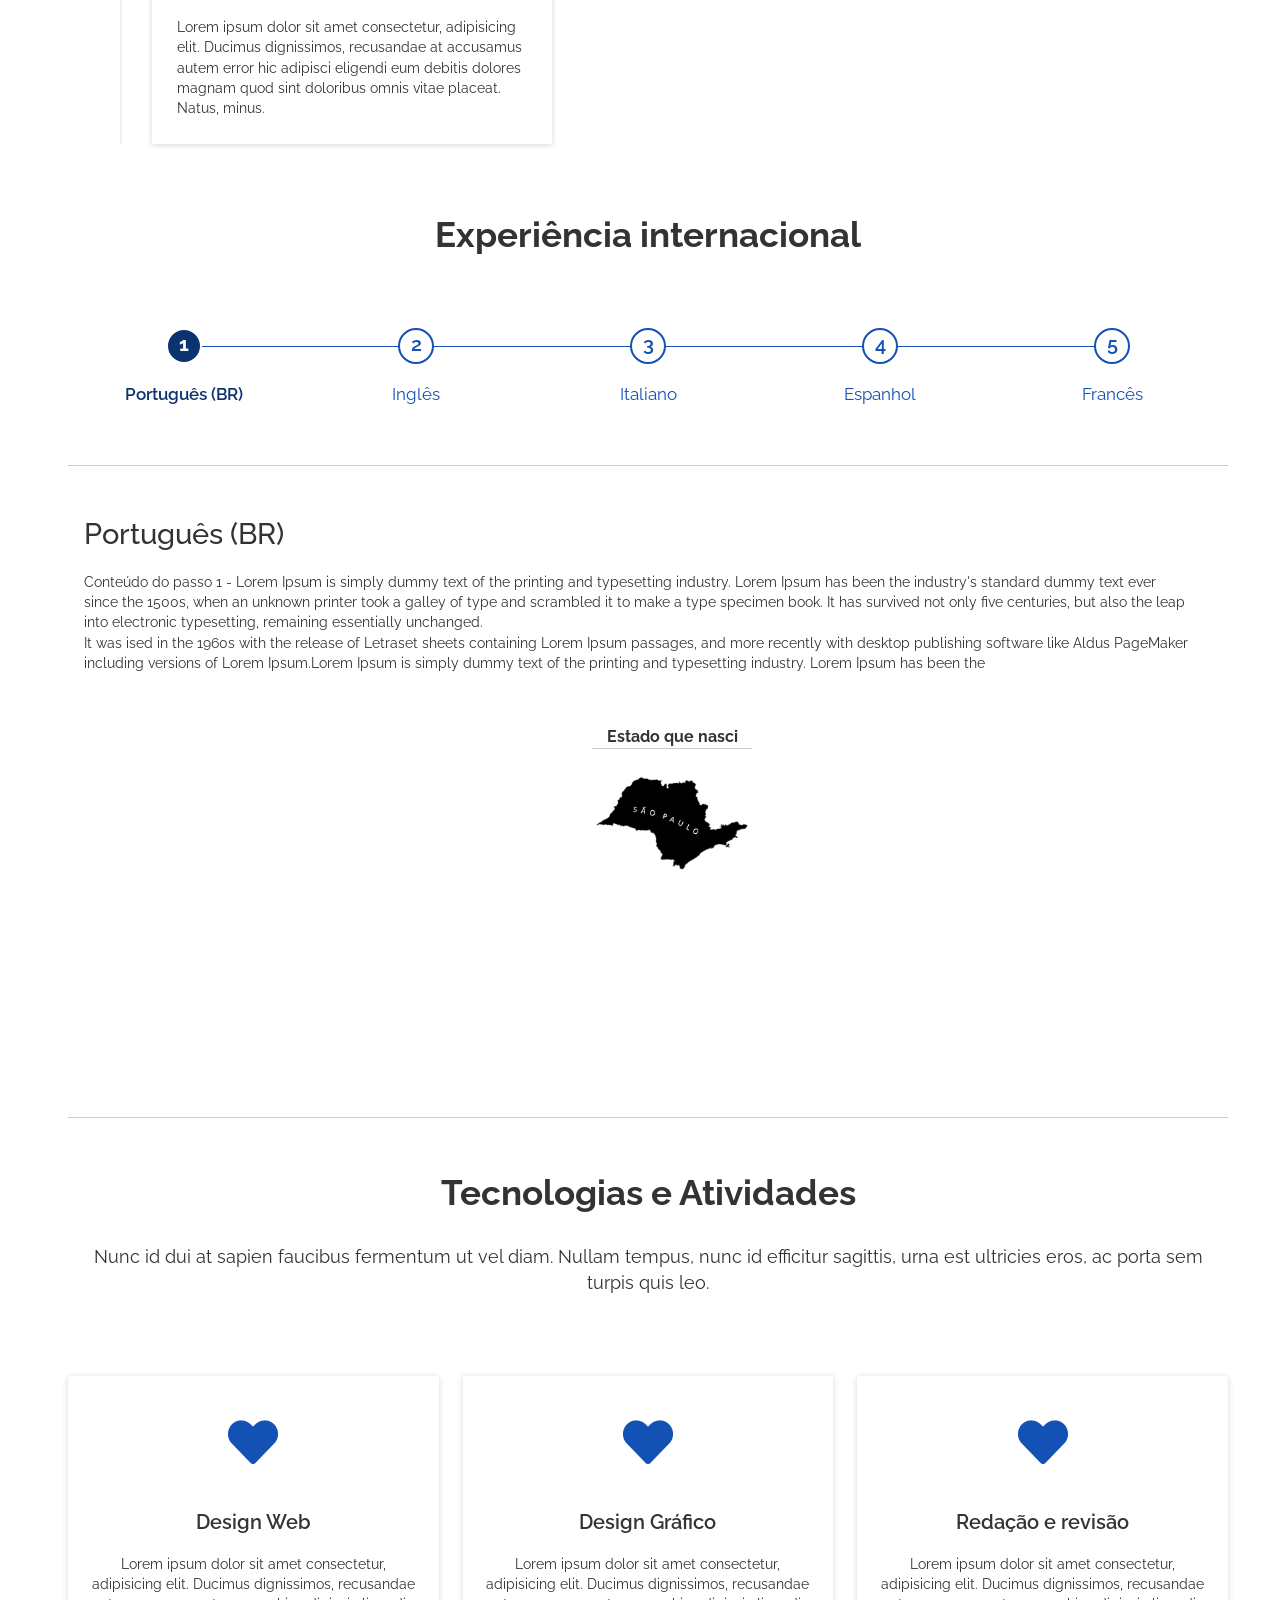
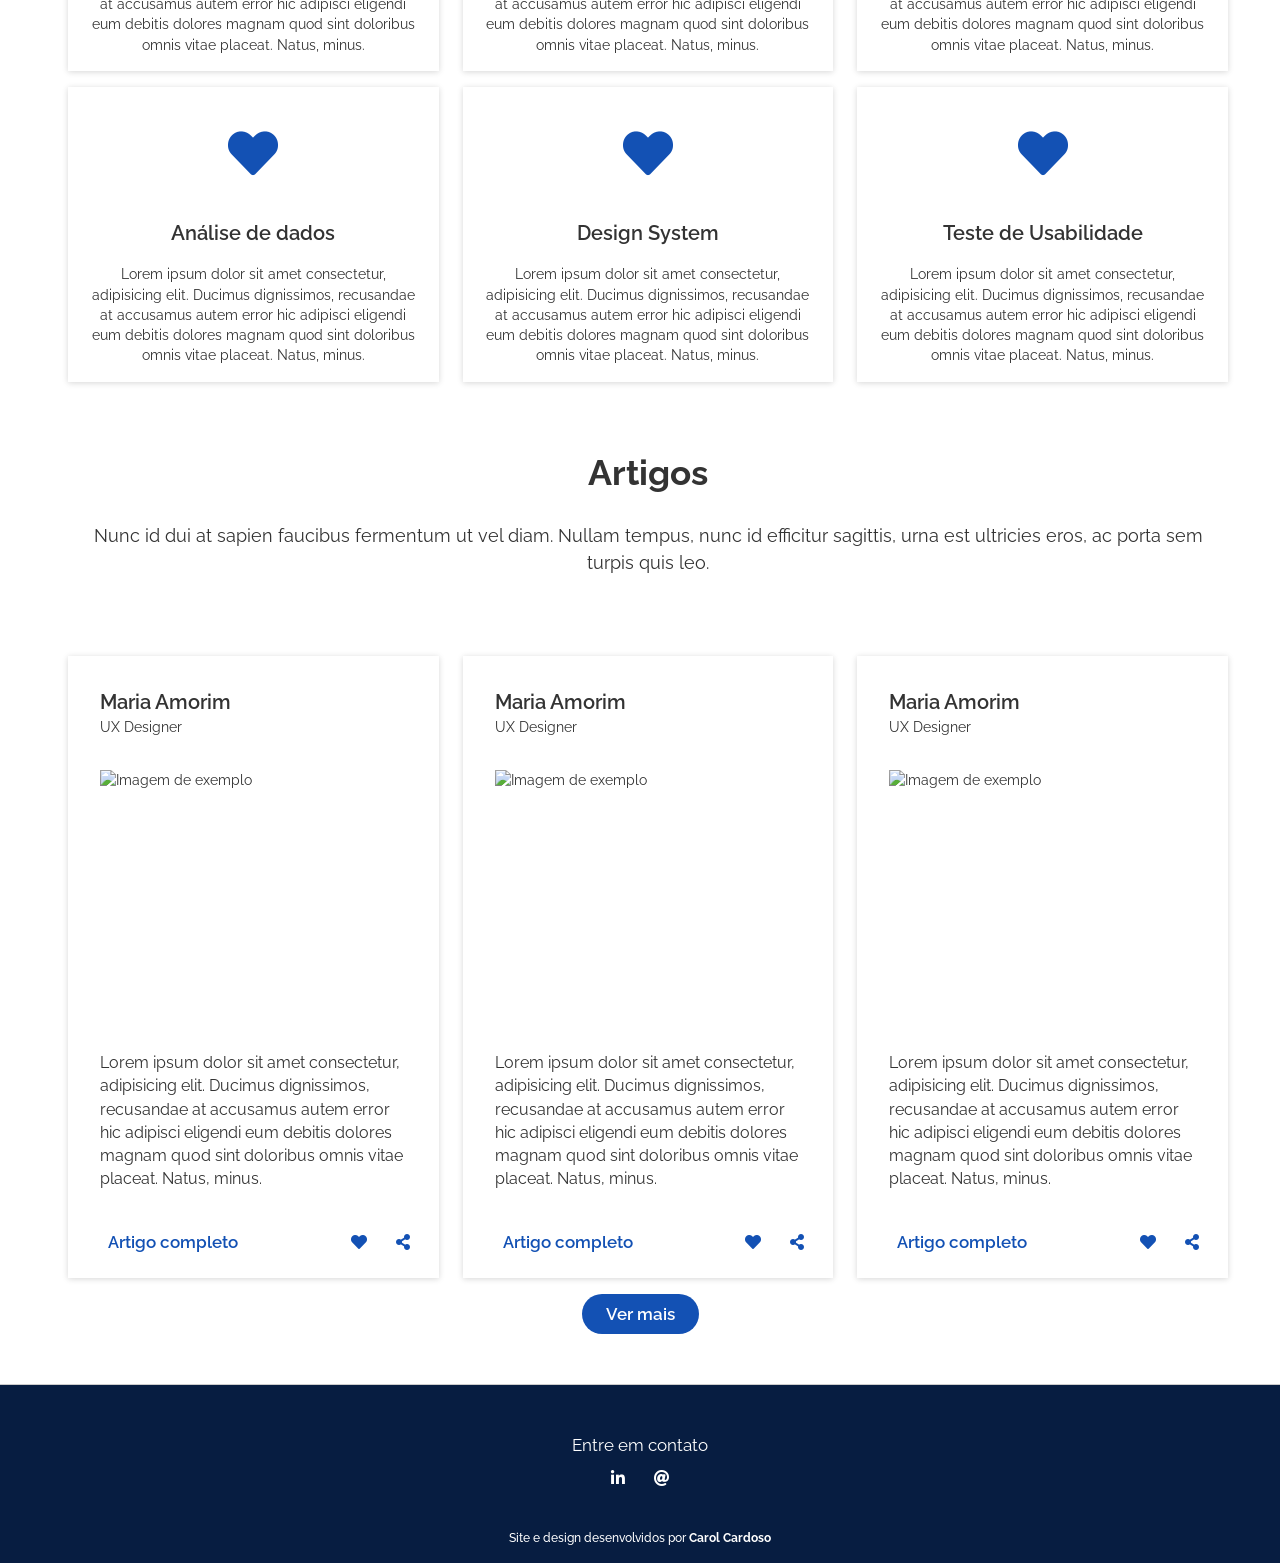
==== commit 4fccdf5b: "Br-wizard" ====
--- a/src/html/index.html
+++ b/src/html/index.html
@@ -20,7 +20,7 @@
       <!--<br-internacional-pt-br></br-internacional-pt-br>-->
 
       <div id="internacional-pt-br">
-        <div class="container-lg">
+        <div id="internacional" class="container-lg">
           <div class="secao-container">
             <div class="secao-titulo">Experiência internacional</div>
             <!--<style>.wizard-sample-1 {height: 600px;}</style>-->
@@ -47,34 +47,43 @@
                 <div class="wizard-form">
                   <div class="wizard-panel" role="tabpanel" id="tab1">
                     <div class="wizard-panel-content" tabindex="0">
-                      <div class="h3">Dados Pessoais</div>
-                      <div class="text">Conteúdo do passo 1 - Lorem Ipsum is simply dummy text of the printing and typesetting 
-                        industry. Lorem Ipsum has been the industry's standard dummy text ever since the 1500s, when an unknown 
-                        printer took a galley of type and scrambled it to make a type specimen book. It has survived not only 
-                        five centuries, but also the leap into electronic typesetting, remaining essentially unchanged. 
-                        <br>
-                        It was ised in the 1960s with the release of Letraset sheets containing Lorem Ipsum passages, and more 
-                        recently with desktop publishing software like Aldus PageMaker including versions of Lorem Ipsum.Lorem 
-                        Ipsum is simply dummy text of the printing and typesetting industry. Lorem Ipsum has been the
-                      </div>
-                      <div class="row mt-5">
-                        <video class="video-flag" autoplay loop muted src="./assets/images/flags/USA - Flag.mp4"></video>
+                      <div class="h3">Português (BR)</div>
+                      <div class="text">Conteúdo do passo 1 - Lorem Ipsum is simply dummy text of the printing and typesetting 
+                        industry. Lorem Ipsum has been the industry's standard dummy text ever since the 1500s, when an unknown 
+                        printer took a galley of type and scrambled it to make a type specimen book. It has survived not only 
+                        five centuries, but also the leap into electronic typesetting, remaining essentially unchanged. 
+                        <br>
+                        It was ised in the 1960s with the release of Letraset sheets containing Lorem Ipsum passages, and more 
+                        recently with desktop publishing software like Aldus PageMaker including versions of Lorem Ipsum.Lorem 
+                        Ipsum is simply dummy text of the printing and typesetting industry. Lorem Ipsum has been the
+                      </div>
+                      <div class="row mt-5">
+                        <video class="video-flag" autoplay loop muted src="./assets/images/flags/Brazil - Flag.mp4"></video>
                         <div class="estados">
-                          <div class="paragrafo text-bold text-left">Estados que habitei</div>
+                          <div class="paragrafo text-bold text-center">Estado que nasci</div>
                           <span class="br-divider"></span>
                           <div class="row align-items-left">
                             <div class="col-auto">
-                              <img class="icone-estado" src="./assets/images/icons/texas.png">
-                              <img class="icone-estado" src="./assets/images/icons/connecticut.png">
+                              <img class="icone-estado mt-4" src="./assets/images/icons/sao-paulo (1).png">
                             </div>
                           </div>
                         </div>
+                        <video class="video-flag" autoplay loop muted src="./assets/images/photos/sao-paulo.mp4"></video>
+                      </div>
+                      <div id="barra-progresso mt-5">
+                        <div class="titulo-barra mb-4 mt-5">
+                          <span class="paragrafo texto-direita text-bold">Português (BR)</span>
+                          <span class="paragrafo texto-esquerda text-bold text-right">100%</span>
+                        </div>
+                        <div class="progresso" data-progresso="100">
+                          <div class="barra-progresso"></div>
+                        </div>
                       </div>
                     </div>
                   </div>
                   <div class="wizard-panel" role="tabpanel" id="tab2">
                     <div class="wizard-panel-content" tabindex="0">
-                      <div class="h3">Dados Pessoais</div>
+                      <div class="h3">Inglês (EUA)</div>
                       <div class="text">Conteúdo do passo 1 - Lorem Ipsum is simply dummy text of the printing and typesetting 
                         industry. Lorem Ipsum has been the industry's standard dummy text ever since the 1500s, when an unknown 
                         printer took a galley of type and scrambled it to make a type specimen book. It has survived not only 
@@ -87,95 +96,116 @@
                       <div class="row mt-5">
                         <video class="video-flag" autoplay loop muted src="./assets/images/flags/USA - Flag.mp4"></video>
                         <div class="estados">
-                          <div class="paragrafo text-bold text-left">Estados que habitei</div>
+                          <div class="paragrafo text-bold text-center">Estados que habitei</div>
                           <span class="br-divider"></span>
-                          <div class="row align-items-left">
-                            <div class="col-auto">
-                              <img class="icone-estado" src="./assets/images/icons/texas.png">
-                              <img class="icone-estado" src="./assets/images/icons/connecticut.png">
+                          <div class="row align-items-center">
+                            <div class="col-auto text-center">
+                              <img class="icone-estado ml-4" src="./assets/images/icons/texas.png"><br>
+                              <img class="icone-estado ml-4" src="./assets/images/icons/connecticut.png">
                             </div>
                           </div>
                         </div>
+                        <video class="video-flag" autoplay loop muted src="./assets/images/photos/texas.mp4"></video>
+                      </div>
+                      <div id="barra-progresso mt-5">
+                        <div class="titulo-barra mb-4 mt-5">
+                          <span class="paragrafo texto-direita text-bold">Inglês (EUA)</span>
+                          <span class="paragrafo texto-esquerda text-bold text-right">80%</span>
+                        </div>
+                        <div class="progresso" data-progresso="80">
+                          <div class="barra-progresso"></div>
+                        </div>
                       </div>
                     </div>
                   </div>
                   <div class="wizard-panel" role="tabpanel" id="tab3">
                     <div class="wizard-panel-content" tabindex="0">
-                      <div class="h3">Dados Pessoais</div>
-                      <div class="text">Conteúdo do passo 1 - Lorem Ipsum is simply dummy text of the printing and typesetting 
-                        industry. Lorem Ipsum has been the industry's standard dummy text ever since the 1500s, when an unknown 
-                        printer took a galley of type and scrambled it to make a type specimen book. It has survived not only 
-                        five centuries, but also the leap into electronic typesetting, remaining essentially unchanged. 
-                        <br>
-                        It was ised in the 1960s with the release of Letraset sheets containing Lorem Ipsum passages, and more 
-                        recently with desktop publishing software like Aldus PageMaker including versions of Lorem Ipsum.Lorem 
-                        Ipsum is simply dummy text of the printing and typesetting industry. Lorem Ipsum has been the
-                      </div>
-                      <div class="row mt-5">
-                        <video class="video-flag" autoplay loop muted src="./assets/images/flags/USA - Flag.mp4"></video>
+                      <div class="h3">Italiano (IT)</div>
+                      <div class="text">Conteúdo do passo 1 - Lorem Ipsum is simply dummy text of the printing and typesetting 
+                        industry. Lorem Ipsum has been the industry's standard dummy text ever since the 1500s, when an unknown 
+                        printer took a galley of type and scrambled it to make a type specimen book. It has survived not only 
+                        five centuries, but also the leap into electronic typesetting, remaining essentially unchanged... 
+                        <br>
+                        It was ised in the 1960s with the release of Letraset sheets containing Lorem Ipsum passages, and more 
+                        recently with desktop publishing software like Aldus PageMaker including versions of Lorem Ipsum.Lorem 
+                        Ipsum is simply dummy text of the printing and typesetting industry. Lorem Ipsum has been the
+                      </div>
+                      <div class="row mt-5">
+                        <video class="video-flag" autoplay loop muted src="./assets/images/flags/Italy - Flag.mp4"></video>
                         <div class="estados">
-                          <div class="paragrafo text-bold text-left">Estados que habitei</div>
+                          <div class="paragrafo text-bold text-left">Província que habitei</div>
                           <span class="br-divider"></span>
-                          <div class="row align-items-left">
-                            <div class="col-auto">
-                              <img class="icone-estado" src="./assets/images/icons/texas.png">
-                              <img class="icone-estado" src="./assets/images/icons/connecticut.png">
+                          <div class="row align-items-center">
+                            <div class="col-auto text-center">
+                              <img class="icone-estado mt-4" style="max-height: 65px;" src="./assets/images/icons/bergamo.png">
                             </div>
                           </div>
                         </div>
+                        <video class="video-flag" autoplay loop muted src="./assets/images/photos/bergamo.mp4"></video>
+                      </div>
+                      <div id="barra-progresso mt-5">
+                        <div class="titulo-barra mb-4 mt-5">
+                          <span class="paragrafo texto-direita text-bold">Italiano (IT)</span>
+                          <span class="paragrafo texto-esquerda text-bold text-right">70%</span>
+                        </div>
+                        <div class="progresso" data-progresso="70">
+                          <div class="barra-progresso"></div>
+                        </div>
                       </div>
                     </div>
                   </div>
                   <div class="wizard-panel" role="tabpanel" id="tab4">
                     <div class="wizard-panel-content" tabindex="0">
-                      <div class="h3">Dados Pessoais</div>
-                      <div class="text">Conteúdo do passo 1 - Lorem Ipsum is simply dummy text of the printing and typesetting 
-                        industry. Lorem Ipsum has been the industry's standard dummy text ever since the 1500s, when an unknown 
-                        printer took a galley of type and scrambled it to make a type specimen book. It has survived not only 
-                        five centuries, but also the leap into electronic typesetting, remaining essentially unchanged. 
-                        <br>
-                        It was ised in the 1960s with the release of Letraset sheets containing Lorem Ipsum passages, and more 
-                        recently with desktop publishing software like Aldus PageMaker including versions of Lorem Ipsum.Lorem 
-                        Ipsum is simply dummy text of the printing and typesetting industry. Lorem Ipsum has been the
-                      </div>
-                      <div class="row mt-5">
-                        <video class="video-flag" autoplay loop muted src="./assets/images/flags/USA - Flag.mp4"></video>
-                        <div class="estados">
-                          <div class="paragrafo text-bold text-left">Estados que habitei</div>
-                          <span class="br-divider"></span>
-                          <div class="row align-items-left">
-                            <div class="col-auto">
-                              <img class="icone-estado" src="./assets/images/icons/texas.png">
-                              <img class="icone-estado" src="./assets/images/icons/connecticut.png">
-                            </div>
-                          </div>
+                      <div class="h3">Espanhol (ES)</div>
+                      <div class="text">Conteúdo do passo 1 - Lorem Ipsum is simply dummy text of the printing and typesetting 
+                        industry. Lorem Ipsum has been the industry's standard dummy text ever since the 1500s, when an unknown 
+                        printer took a galley of type and scrambled it to make a type specimen book. It has survived not only 
+                        five centuries, but also the leap into electronic typesetting, remaining essentially unchanged. 
+                        <br>
+                        It was ised in the 1960s with the release of Letraset sheets containing Lorem Ipsum passages, and more 
+                        recently with desktop publishing software like Aldus PageMaker including versions of Lorem Ipsum.Lorem 
+                        Ipsum is simply dummy text of the printing and typesetting industry. Lorem Ipsum has been the
+                      </div>
+                      <div class="row mt-5">
+                        <video class="video-flag" autoplay loop muted src="./assets/images/flags/Spain - Flag.mov"></video>
+                        <span class="br-divider vertical" style="margin-left: 110px; margin-right: 110px;"></span>
+                        <video class="video-flag" autoplay loop muted src="./assets/images/photos/espanhol.mp4"></video>
+                      </div>
+                      <div id="barra-progresso mt-5">
+                        <div class="titulo-barra mb-4 mt-5">
+                          <span class="paragrafo texto-direita text-bold">Espanhol (ES)</span>
+                          <span class="paragrafo texto-esquerda text-bold text-right">55%</span>
+                        </div>
+                        <div class="progresso" data-progresso="55">
+                          <div class="barra-progresso"></div>
                         </div>
                       </div>
                     </div>
                   </div>
                   <div class="wizard-panel" role="tabpanel" id="tab5">
                     <div class="wizard-panel-content" tabindex="0">
-                      <div class="h3">Dados Pessoais</div>
-                      <div class="text">Conteúdo do passo 1 - Lorem Ipsum is simply dummy text of the printing and typesetting 
-                        industry. Lorem Ipsum has been the industry's standard dummy text ever since the 1500s, when an unknown 
-                        printer took a galley of type and scrambled it to make a type specimen book. It has survived not only 
-                        five centuries, but also the leap into electronic typesetting, remaining essentially unchanged. 
-                        <br>
-                        It was ised in the 1960s with the release of Letraset sheets containing Lorem Ipsum passages, and more 
-                        recently with desktop publishing software like Aldus PageMaker including versions of Lorem Ipsum.Lorem 
-                        Ipsum is simply dummy text of the printing and typesetting industry. Lorem Ipsum has been the
-                      </div>
-                      <div class="row mt-5">
-                        <video class="video-flag" autoplay loop muted src="./assets/images/flags/USA - Flag.mp4"></video>
-                        <div class="estados">
-                          <div class="paragrafo text-bold text-left">Estados que habitei</div>
-                          <span class="br-divider"></span>
-                          <div class="row align-items-left">
-                            <div class="col-auto">
-                              <img class="icone-estado" src="./assets/images/icons/texas.png">
-                              <img class="icone-estado" src="./assets/images/icons/connecticut.png">
-                            </div>
-                          </div>
+                      <div class="h3">Francês (FR)</div>
+                      <div class="text">Conteúdo do passo 1 - Lorem Ipsum is simply dummy text of the printing and typesetting 
+                        industry. Lorem Ipsum has been the industry's standard dummy text ever since the 1500s, when an unknown 
+                        printer took a galley of type and scrambled it to make a type specimen book. It has survived not only 
+                        five centuries, but also the leap into electronic typesetting, remaining essentially unchanged. 
+                        <br>
+                        It was ised in the 1960s with the release of Letraset sheets containing Lorem Ipsum passages, and more 
+                        recently with desktop publishing software like Aldus PageMaker including versions of Lorem Ipsum.Lorem 
+                        Ipsum is simply dummy text of the printing and typesetting industry. Lorem Ipsum has been the
+                      </div>
+                      <div class="row mt-5">
+                        <video class="video-flag" autoplay loop muted src="./assets/images/flags/France - Flag.mp4"></video>
+                        <span class="br-divider vertical" style="margin-left: 110px; margin-right: 110px;"></span>
+                        <video class="video-flag" autoplay loop muted src="./assets/images/photos/paris.mp4"></video>
+                      </div>
+                      <div id="barra-progresso mt-5">
+                        <div class="titulo-barra mb-4 mt-5">
+                          <span class="paragrafo texto-direita text-bold">Francês (FR)</span>
+                          <span class="paragrafo texto-esquerda text-bold text-right">20%</span>
+                        </div>
+                        <div class="progresso" data-progresso="20">
+                          <div class="barra-progresso"></div>
                         </div>
                       </div>
                     </div>
@@ -210,7 +240,7 @@
     <script src="./assets/componentes/introducao/introducao.js" type="module"></script>
     <script src="./assets/componentes/habilidades/habilidades.js" type="module"></script>
     <script src="./assets/componentes/blog/blog.js" type="module"></script>
-    <script src="./assets/componentes/internacional/introducao.js" type="module"></script>
+    <script src="./assets/componentes/internacional/internacional.js" type="module"></script>
   </body>
   </html>
   
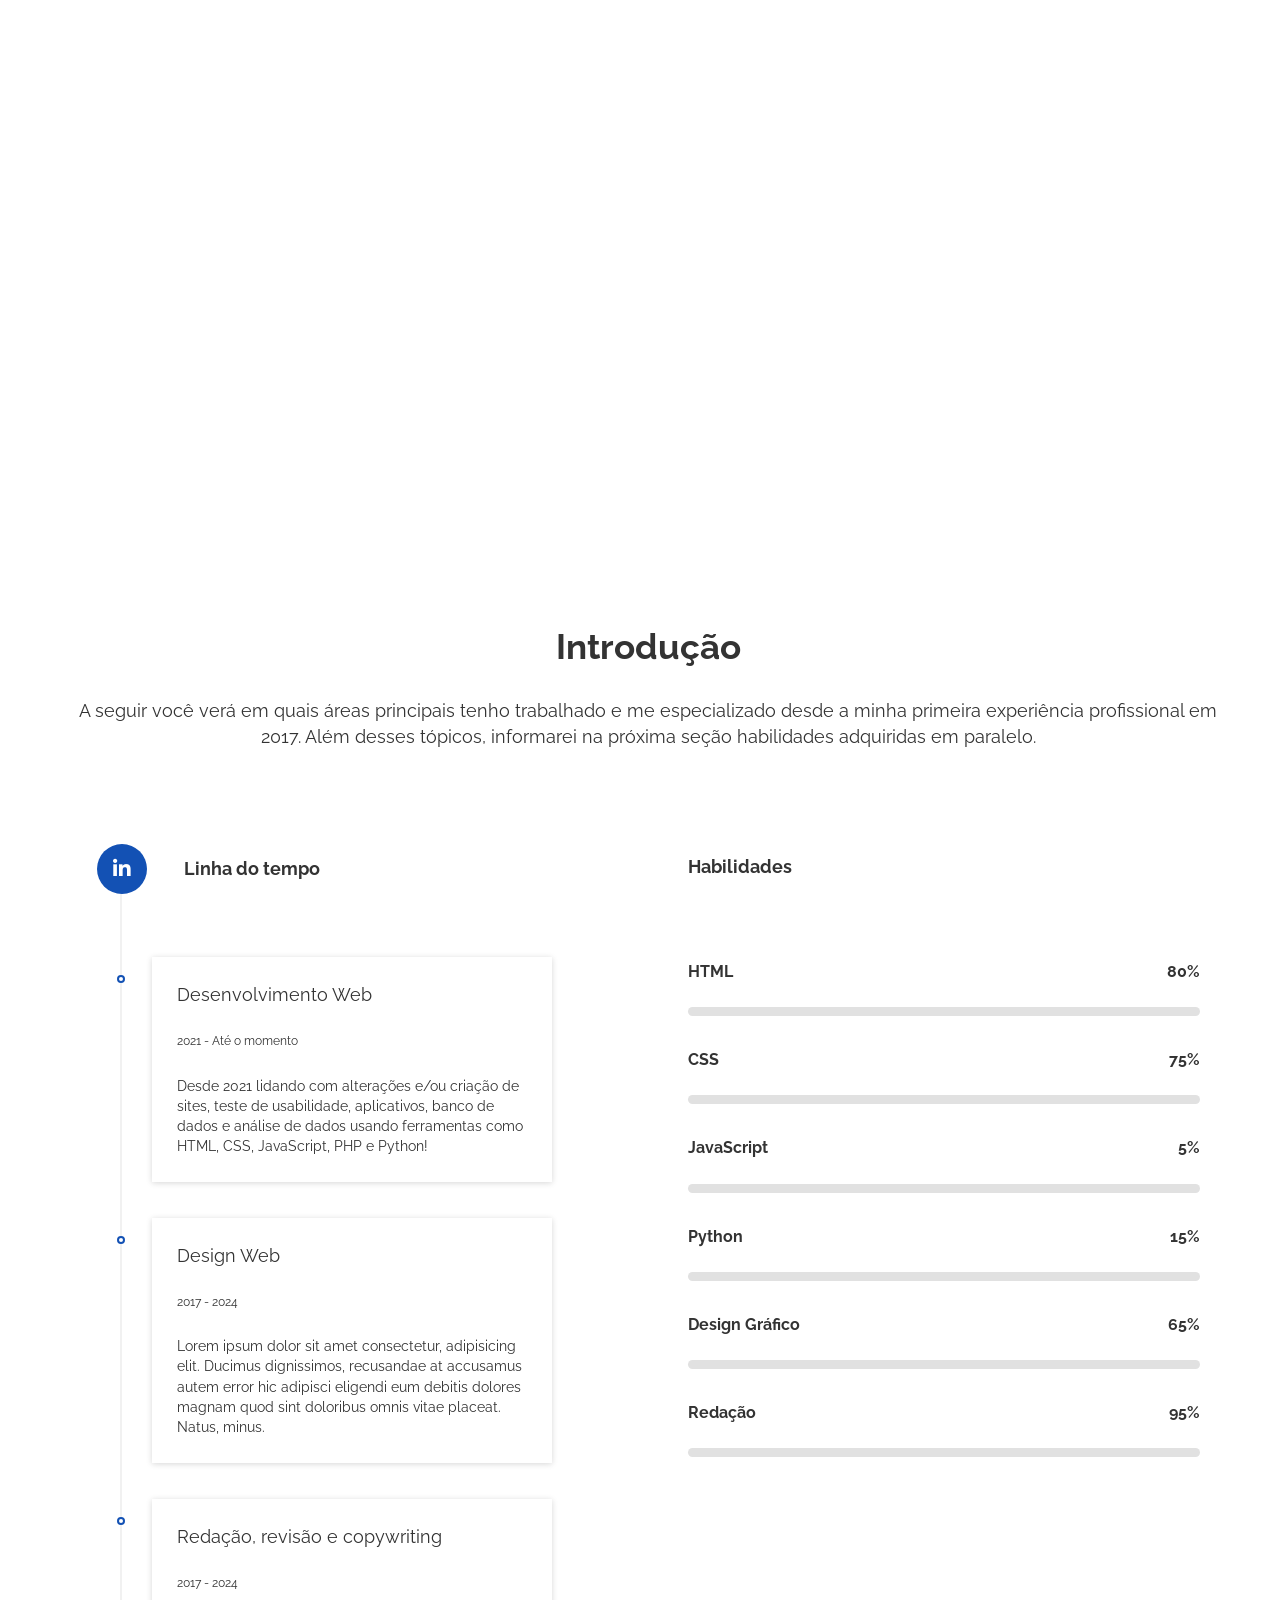
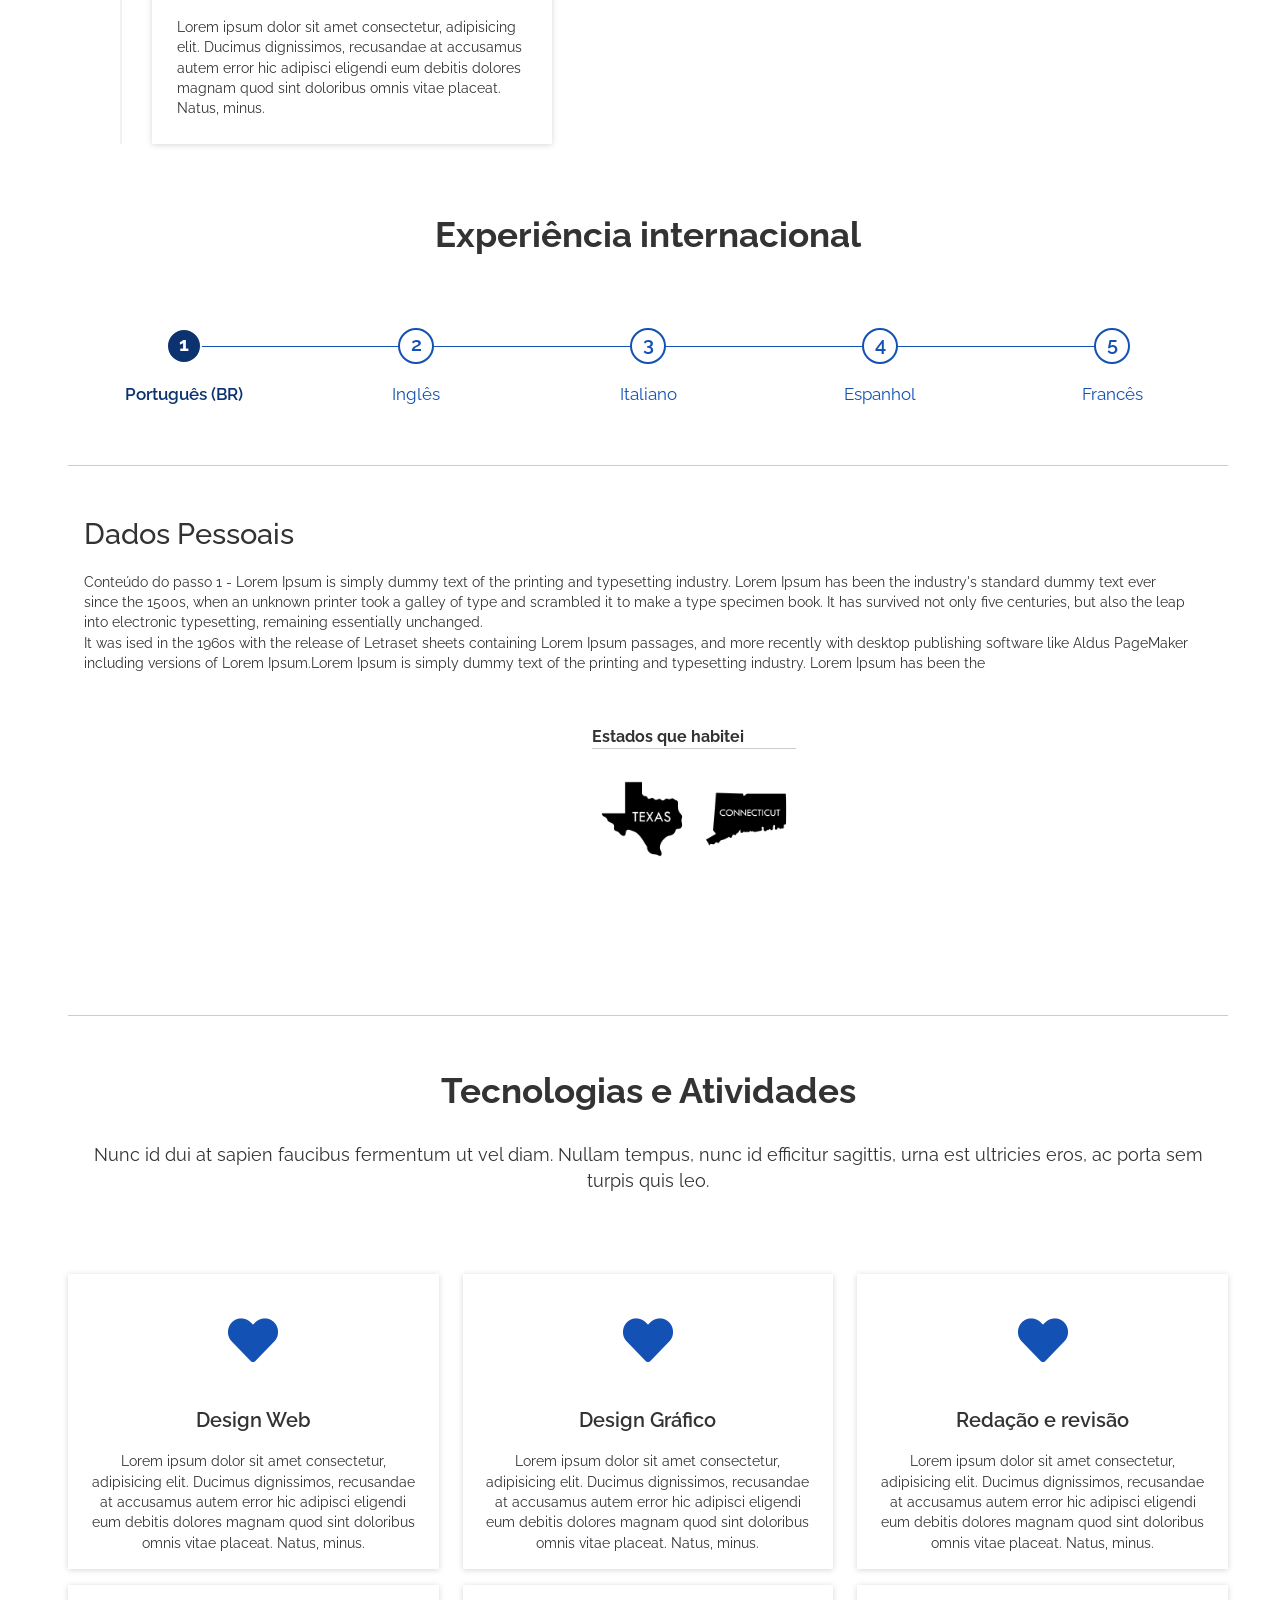
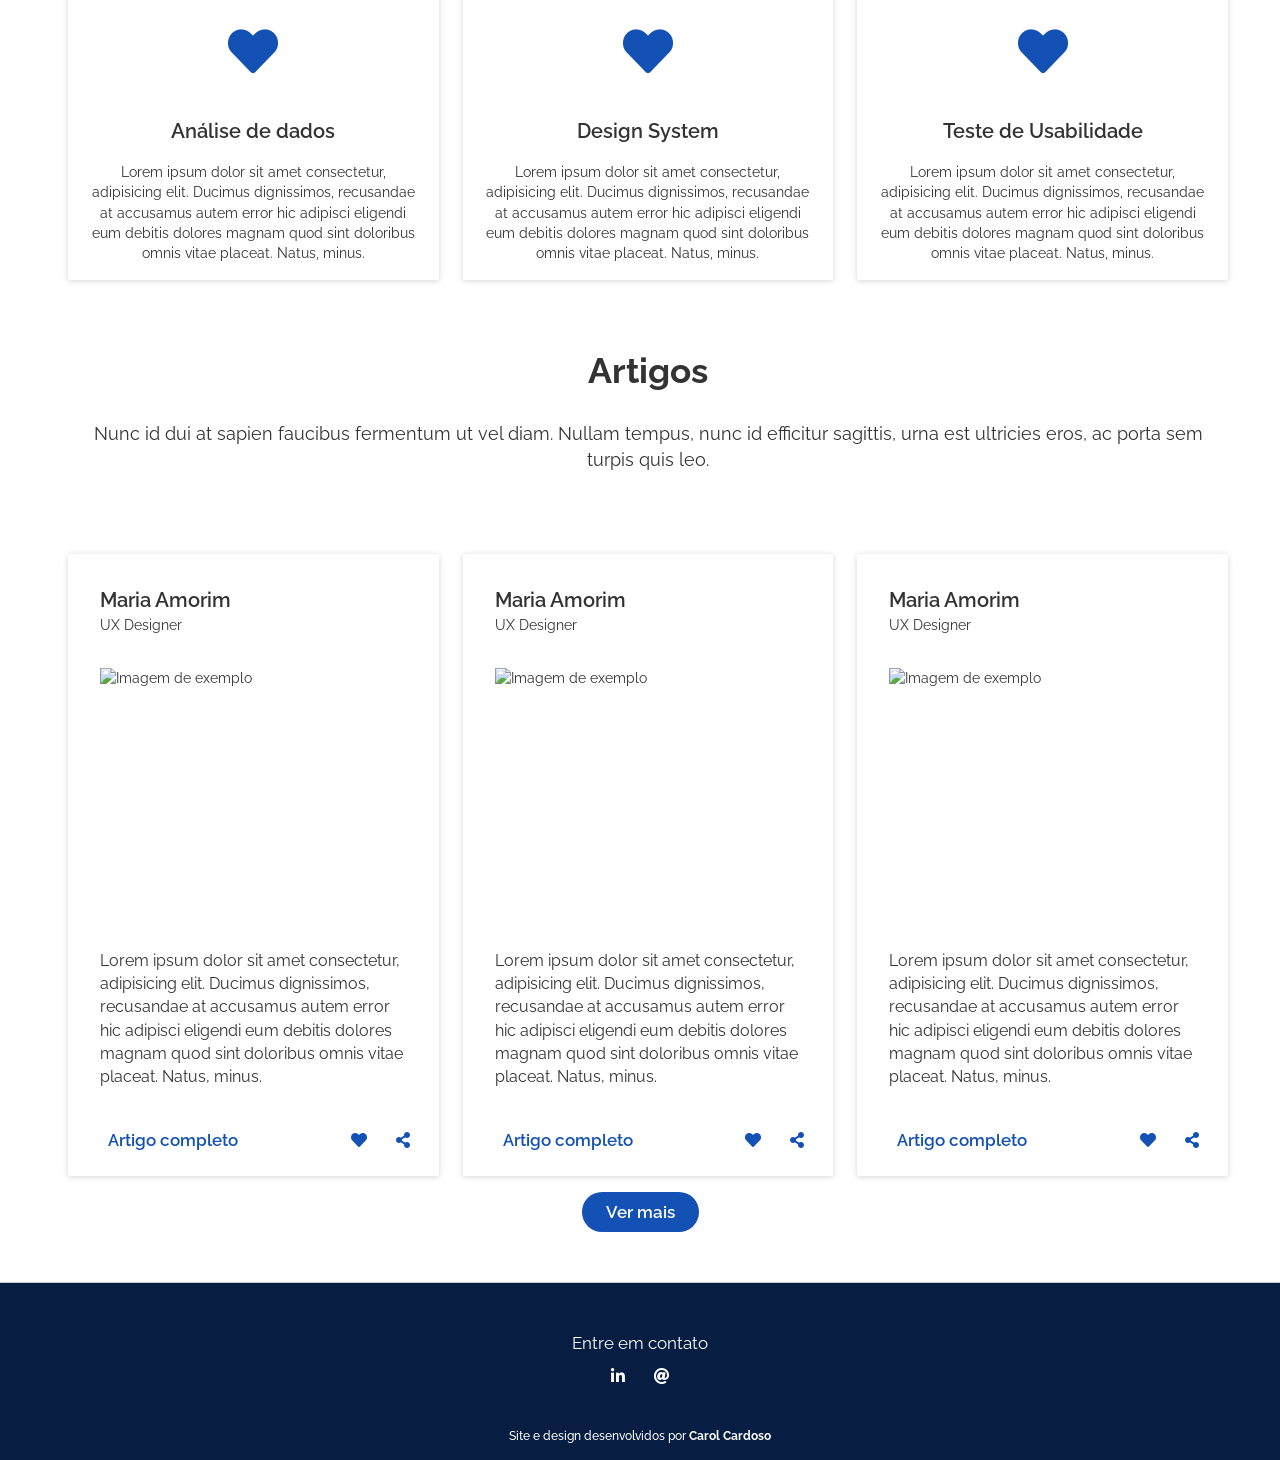
==== commit 36052e6b: "Redução dos vídeos, tratamento e edições" ====
--- a/src/html/index.html
+++ b/src/html/index.html
@@ -20,7 +20,7 @@
       <!--<br-internacional-pt-br></br-internacional-pt-br>-->
 
       <div id="internacional-pt-br">
-        <div id="internacional" class="container-lg">
+        <div class="container-lg">
           <div class="secao-container">
             <div class="secao-titulo">Experiência internacional</div>
             <!--<style>.wizard-sample-1 {height: 600px;}</style>-->
@@ -47,80 +47,61 @@
                 <div class="wizard-form">
                   <div class="wizard-panel" role="tabpanel" id="tab1">
                     <div class="wizard-panel-content" tabindex="0">
-                      <div class="h3">Português (BR)</div>
-                      <div class="text">Conteúdo do passo 1 - Lorem Ipsum is simply dummy text of the printing and typesetting 
-                        industry. Lorem Ipsum has been the industry's standard dummy text ever since the 1500s, when an unknown 
-                        printer took a galley of type and scrambled it to make a type specimen book. It has survived not only 
-                        five centuries, but also the leap into electronic typesetting, remaining essentially unchanged. 
-                        <br>
-                        It was ised in the 1960s with the release of Letraset sheets containing Lorem Ipsum passages, and more 
-                        recently with desktop publishing software like Aldus PageMaker including versions of Lorem Ipsum.Lorem 
-                        Ipsum is simply dummy text of the printing and typesetting industry. Lorem Ipsum has been the
-                      </div>
-                      <div class="row mt-5">
-                        <video class="video-flag" autoplay loop muted src="./assets/images/flags/Brazil - Flag.mp4"></video>
-                        <div class="estados">
-                          <div class="paragrafo text-bold text-center">Estado que nasci</div>
-                          <span class="br-divider"></span>
-                          <div class="row align-items-left">
-                            <div class="col-auto">
-                              <img class="icone-estado mt-4" src="./assets/images/icons/sao-paulo (1).png">
-                            </div>
-                          </div>
-                        </div>
-                        <video class="video-flag" autoplay loop muted src="./assets/images/photos/sao-paulo.mp4"></video>
-                      </div>
-                      <div id="barra-progresso mt-5">
-                        <div class="titulo-barra mb-4 mt-5">
-                          <span class="paragrafo texto-direita text-bold">Português (BR)</span>
-                          <span class="paragrafo texto-esquerda text-bold text-right">100%</span>
-                        </div>
-                        <div class="progresso" data-progresso="100">
-                          <div class="barra-progresso"></div>
+                      <div class="h3">Dados Pessoais</div>
+                      <div class="text">Conteúdo do passo 1 - Lorem Ipsum is simply dummy text of the printing and typesetting 
+                        industry. Lorem Ipsum has been the industry's standard dummy text ever since the 1500s, when an unknown 
+                        printer took a galley of type and scrambled it to make a type specimen book. It has survived not only 
+                        five centuries, but also the leap into electronic typesetting, remaining essentially unchanged. 
+                        <br>
+                        It was ised in the 1960s with the release of Letraset sheets containing Lorem Ipsum passages, and more 
+                        recently with desktop publishing software like Aldus PageMaker including versions of Lorem Ipsum.Lorem 
+                        Ipsum is simply dummy text of the printing and typesetting industry. Lorem Ipsum has been the
+                      </div>
+                      <div class="row mt-5">
+                        <video class="video-flag" autoplay loop muted src="./assets/images/flags/USA - Flag.mp4"></video>
+                        <div class="estados">
+                          <div class="paragrafo text-bold text-left">Estados que habitei</div>
+                          <span class="br-divider"></span>
+                          <div class="row align-items-left">
+                            <div class="col-auto">
+                              <img class="icone-estado" src="./assets/images/icons/texas.png">
+                              <img class="icone-estado" src="./assets/images/icons/connecticut.png">
+                            </div>
+                          </div>
                         </div>
                       </div>
                     </div>
                   </div>
                   <div class="wizard-panel" role="tabpanel" id="tab2">
                     <div class="wizard-panel-content" tabindex="0">
-                      <div class="h3">Inglês (EUA)</div>
-                      <div class="text">Conteúdo do passo 1 - Lorem Ipsum is simply dummy text of the printing and typesetting 
-                        industry. Lorem Ipsum has been the industry's standard dummy text ever since the 1500s, when an unknown 
-                        printer took a galley of type and scrambled it to make a type specimen book. It has survived not only 
-                        five centuries, but also the leap into electronic typesetting, remaining essentially unchanged. 
-                        <br>
-                        It was ised in the 1960s with the release of Letraset sheets containing Lorem Ipsum passages, and more 
-                        recently with desktop publishing software like Aldus PageMaker including versions of Lorem Ipsum.Lorem 
-                        Ipsum is simply dummy text of the printing and typesetting industry. Lorem Ipsum has been the
-                      </div>
-                      <div class="row mt-5">
-                        <video class="video-flag" autoplay loop muted src="./assets/images/flags/USA - Flag.mp4"></video>
-                        <div class="estados">
-                          <div class="paragrafo text-bold text-center">Estados que habitei</div>
-                          <span class="br-divider"></span>
-                          <div class="row align-items-center">
-                            <div class="col-auto text-center">
-                              <img class="icone-estado ml-4" src="./assets/images/icons/texas.png"><br>
-                              <img class="icone-estado ml-4" src="./assets/images/icons/connecticut.png">
-                            </div>
-                          </div>
-                        </div>
-                        <video class="video-flag" autoplay loop muted src="./assets/images/photos/texas.mp4"></video>
-                      </div>
-                      <div id="barra-progresso mt-5">
-                        <div class="titulo-barra mb-4 mt-5">
-                          <span class="paragrafo texto-direita text-bold">Inglês (EUA)</span>
-                          <span class="paragrafo texto-esquerda text-bold text-right">80%</span>
-                        </div>
-                        <div class="progresso" data-progresso="80">
-                          <div class="barra-progresso"></div>
+                      <div class="h3">Dados Pessoais</div>
+                      <div class="text">Conteúdo do passo 1 - Lorem Ipsum is simply dummy text of the printing and typesetting 
+                        industry. Lorem Ipsum has been the industry's standard dummy text ever since the 1500s, when an unknown 
+                        printer took a galley of type and scrambled it to make a type specimen book. It has survived not only 
+                        five centuries, but also the leap into electronic typesetting, remaining essentially unchanged. 
+                        <br>
+                        It was ised in the 1960s with the release of Letraset sheets containing Lorem Ipsum passages, and more 
+                        recently with desktop publishing software like Aldus PageMaker including versions of Lorem Ipsum.Lorem 
+                        Ipsum is simply dummy text of the printing and typesetting industry. Lorem Ipsum has been the
+                      </div>
+                      <div class="row mt-5">
+                        <video class="video-flag" autoplay loop muted src="./assets/images/flags/USA - Flag.mp4"></video>
+                        <div class="estados">
+                          <div class="paragrafo text-bold text-left">Estados que habitei</div>
+                          <span class="br-divider"></span>
+                          <div class="row align-items-left">
+                            <div class="col-auto">
+                              <img class="icone-estado" src="./assets/images/icons/texas.png">
+                              <img class="icone-estado" src="./assets/images/icons/connecticut.png">
+                            </div>
+                          </div>
                         </div>
                       </div>
                     </div>
                   </div>
                   <div class="wizard-panel" role="tabpanel" id="tab3">
                     <div class="wizard-panel-content" tabindex="0">
-                      <div class="h3">Italiano (IT)</div>
+                      <div class="h3">Dados Pessoais</div>
                       <div class="text">Conteúdo do passo 1 - Lorem Ipsum is simply dummy text of the printing and typesetting 
                         industry. Lorem Ipsum has been the industry's standard dummy text ever since the 1500s, when an unknown 
                         printer took a galley of type and scrambled it to make a type specimen book. It has survived not only 
@@ -131,81 +112,70 @@
                         Ipsum is simply dummy text of the printing and typesetting industry. Lorem Ipsum has been the
                       </div>
                       <div class="row mt-5">
-                        <video class="video-flag" autoplay loop muted src="./assets/images/flags/Italy - Flag.mp4"></video>
-                        <div class="estados">
-                          <div class="paragrafo text-bold text-left">Província que habitei</div>
-                          <span class="br-divider"></span>
-                          <div class="row align-items-center">
-                            <div class="col-auto text-center">
-                              <img class="icone-estado mt-4" style="max-height: 65px;" src="./assets/images/icons/bergamo.png">
-                            </div>
-                          </div>
-                        </div>
-                        <video class="video-flag" autoplay loop muted src="./assets/images/photos/bergamo.mp4"></video>
-                      </div>
-                      <div id="barra-progresso mt-5">
-                        <div class="titulo-barra mb-4 mt-5">
-                          <span class="paragrafo texto-direita text-bold">Italiano (IT)</span>
-                          <span class="paragrafo texto-esquerda text-bold text-right">70%</span>
-                        </div>
-                        <div class="progresso" data-progresso="70">
-                          <div class="barra-progresso"></div>
+                        <video class="video-flag" autoplay loop muted src="./assets/images/flags/USA - Flag.mp4"></video>
+                        <div class="estados">
+                          <div class="paragrafo text-bold text-left">Estados que habitei</div>
+                          <span class="br-divider"></span>
+                          <div class="row align-items-left">
+                            <div class="col-auto">
+                              <img class="icone-estado" src="./assets/images/icons/texas.png">
+                              <img class="icone-estado" src="./assets/images/icons/connecticut.png">
+                            </div>
+                          </div>
                         </div>
                       </div>
                     </div>
                   </div>
                   <div class="wizard-panel" role="tabpanel" id="tab4">
                     <div class="wizard-panel-content" tabindex="0">
-                      <div class="h3">Espanhol (ES)</div>
-                      <div class="text">Conteúdo do passo 1 - Lorem Ipsum is simply dummy text of the printing and typesetting 
-                        industry. Lorem Ipsum has been the industry's standard dummy text ever since the 1500s, when an unknown 
-                        printer took a galley of type and scrambled it to make a type specimen book. It has survived not only 
-                        five centuries, but also the leap into electronic typesetting, remaining essentially unchanged. 
-                        <br>
-                        It was ised in the 1960s with the release of Letraset sheets containing Lorem Ipsum passages, and more 
-                        recently with desktop publishing software like Aldus PageMaker including versions of Lorem Ipsum.Lorem 
-                        Ipsum is simply dummy text of the printing and typesetting industry. Lorem Ipsum has been the
-                      </div>
-                      <div class="row mt-5">
-                        <video class="video-flag" autoplay loop muted src="./assets/images/flags/Spain - Flag.mov"></video>
-                        <span class="br-divider vertical" style="margin-left: 110px; margin-right: 110px;"></span>
-                        <video class="video-flag" autoplay loop muted src="./assets/images/photos/espanhol.mp4"></video>
-                      </div>
-                      <div id="barra-progresso mt-5">
-                        <div class="titulo-barra mb-4 mt-5">
-                          <span class="paragrafo texto-direita text-bold">Espanhol (ES)</span>
-                          <span class="paragrafo texto-esquerda text-bold text-right">55%</span>
-                        </div>
-                        <div class="progresso" data-progresso="55">
-                          <div class="barra-progresso"></div>
+                      <div class="h3">Dados Pessoais</div>
+                      <div class="text">Conteúdo do passo 1 - Lorem Ipsum is simply dummy text of the printing and typesetting 
+                        industry. Lorem Ipsum has been the industry's standard dummy text ever since the 1500s, when an unknown 
+                        printer took a galley of type and scrambled it to make a type specimen book. It has survived not only 
+                        five centuries, but also the leap into electronic typesetting, remaining essentially unchanged. 
+                        <br>
+                        It was ised in the 1960s with the release of Letraset sheets containing Lorem Ipsum passages, and more 
+                        recently with desktop publishing software like Aldus PageMaker including versions of Lorem Ipsum.Lorem 
+                        Ipsum is simply dummy text of the printing and typesetting industry. Lorem Ipsum has been the
+                      </div>
+                      <div class="row mt-5">
+                        <video class="video-flag" autoplay loop muted src="./assets/images/flags/USA - Flag.mp4"></video>
+                        <div class="estados">
+                          <div class="paragrafo text-bold text-left">Estados que habitei</div>
+                          <span class="br-divider"></span>
+                          <div class="row align-items-left">
+                            <div class="col-auto">
+                              <img class="icone-estado" src="./assets/images/icons/texas.png">
+                              <img class="icone-estado" src="./assets/images/icons/connecticut.png">
+                            </div>
+                          </div>
                         </div>
                       </div>
                     </div>
                   </div>
                   <div class="wizard-panel" role="tabpanel" id="tab5">
                     <div class="wizard-panel-content" tabindex="0">
-                      <div class="h3">Francês (FR)</div>
-                      <div class="text">Conteúdo do passo 1 - Lorem Ipsum is simply dummy text of the printing and typesetting 
-                        industry. Lorem Ipsum has been the industry's standard dummy text ever since the 1500s, when an unknown 
-                        printer took a galley of type and scrambled it to make a type specimen book. It has survived not only 
-                        five centuries, but also the leap into electronic typesetting, remaining essentially unchanged. 
-                        <br>
-                        It was ised in the 1960s with the release of Letraset sheets containing Lorem Ipsum passages, and more 
-                        recently with desktop publishing software like Aldus PageMaker including versions of Lorem Ipsum.Lorem 
-                        Ipsum is simply dummy text of the printing and typesetting industry. Lorem Ipsum has been the
-                      </div>
-                      <div class="row mt-5">
-                        <video class="video-flag" autoplay loop muted src="./assets/images/flags/France - Flag.mp4"></video>
-                        <span class="br-divider vertical" style="margin-left: 110px; margin-right: 110px;"></span>
-                        <video class="video-flag" autoplay loop muted src="./assets/images/photos/paris.mp4"></video>
-                      </div>
-                      <div id="barra-progresso mt-5">
-                        <div class="titulo-barra mb-4 mt-5">
-                          <span class="paragrafo texto-direita text-bold">Francês (FR)</span>
-                          <span class="paragrafo texto-esquerda text-bold text-right">20%</span>
-                        </div>
-                        <div class="progresso" data-progresso="20">
-                          <div class="barra-progresso"></div>
+                      <div class="h3">Dados Pessoais</div>
+                      <div class="text">Conteúdo do passo 1 - Lorem Ipsum is simply dummy text of the printing and typesetting 
+                        industry. Lorem Ipsum has been the industry's standard dummy text ever since the 1500s, when an unknown 
+                        printer took a galley of type and scrambled it to make a type specimen book. It has survived not only 
+                        five centuries, but also the leap into electronic typesetting, remaining essentially unchanged. 
+                        <br>
+                        It was ised in the 1960s with the release of Letraset sheets containing Lorem Ipsum passages, and more 
+                        recently with desktop publishing software like Aldus PageMaker including versions of Lorem Ipsum.Lorem 
+                        Ipsum is simply dummy text of the printing and typesetting industry. Lorem Ipsum has been the
+                      </div>
+                      <div class="row mt-5">
+                        <video class="video-flag" autoplay loop muted src="./assets/images/flags/USA - Flag.mp4"></video>
+                        <div class="estados">
+                          <div class="paragrafo text-bold text-left">Estados que habitei</div>
+                          <span class="br-divider"></span>
+                          <div class="row align-items-left">
+                            <div class="col-auto">
+                              <img class="icone-estado" src="./assets/images/icons/texas.png">
+                              <img class="icone-estado" src="./assets/images/icons/connecticut.png">
+                            </div>
+                          </div>
                         </div>
                       </div>
                     </div>
@@ -240,7 +210,7 @@
     <script src="./assets/componentes/introducao/introducao.js" type="module"></script>
     <script src="./assets/componentes/habilidades/habilidades.js" type="module"></script>
     <script src="./assets/componentes/blog/blog.js" type="module"></script>
-    <script src="./assets/componentes/internacional/internacional.js" type="module"></script>
+    <script src="./assets/componentes/internacional/introducao.js" type="module"></script>
   </body>
   </html>
   
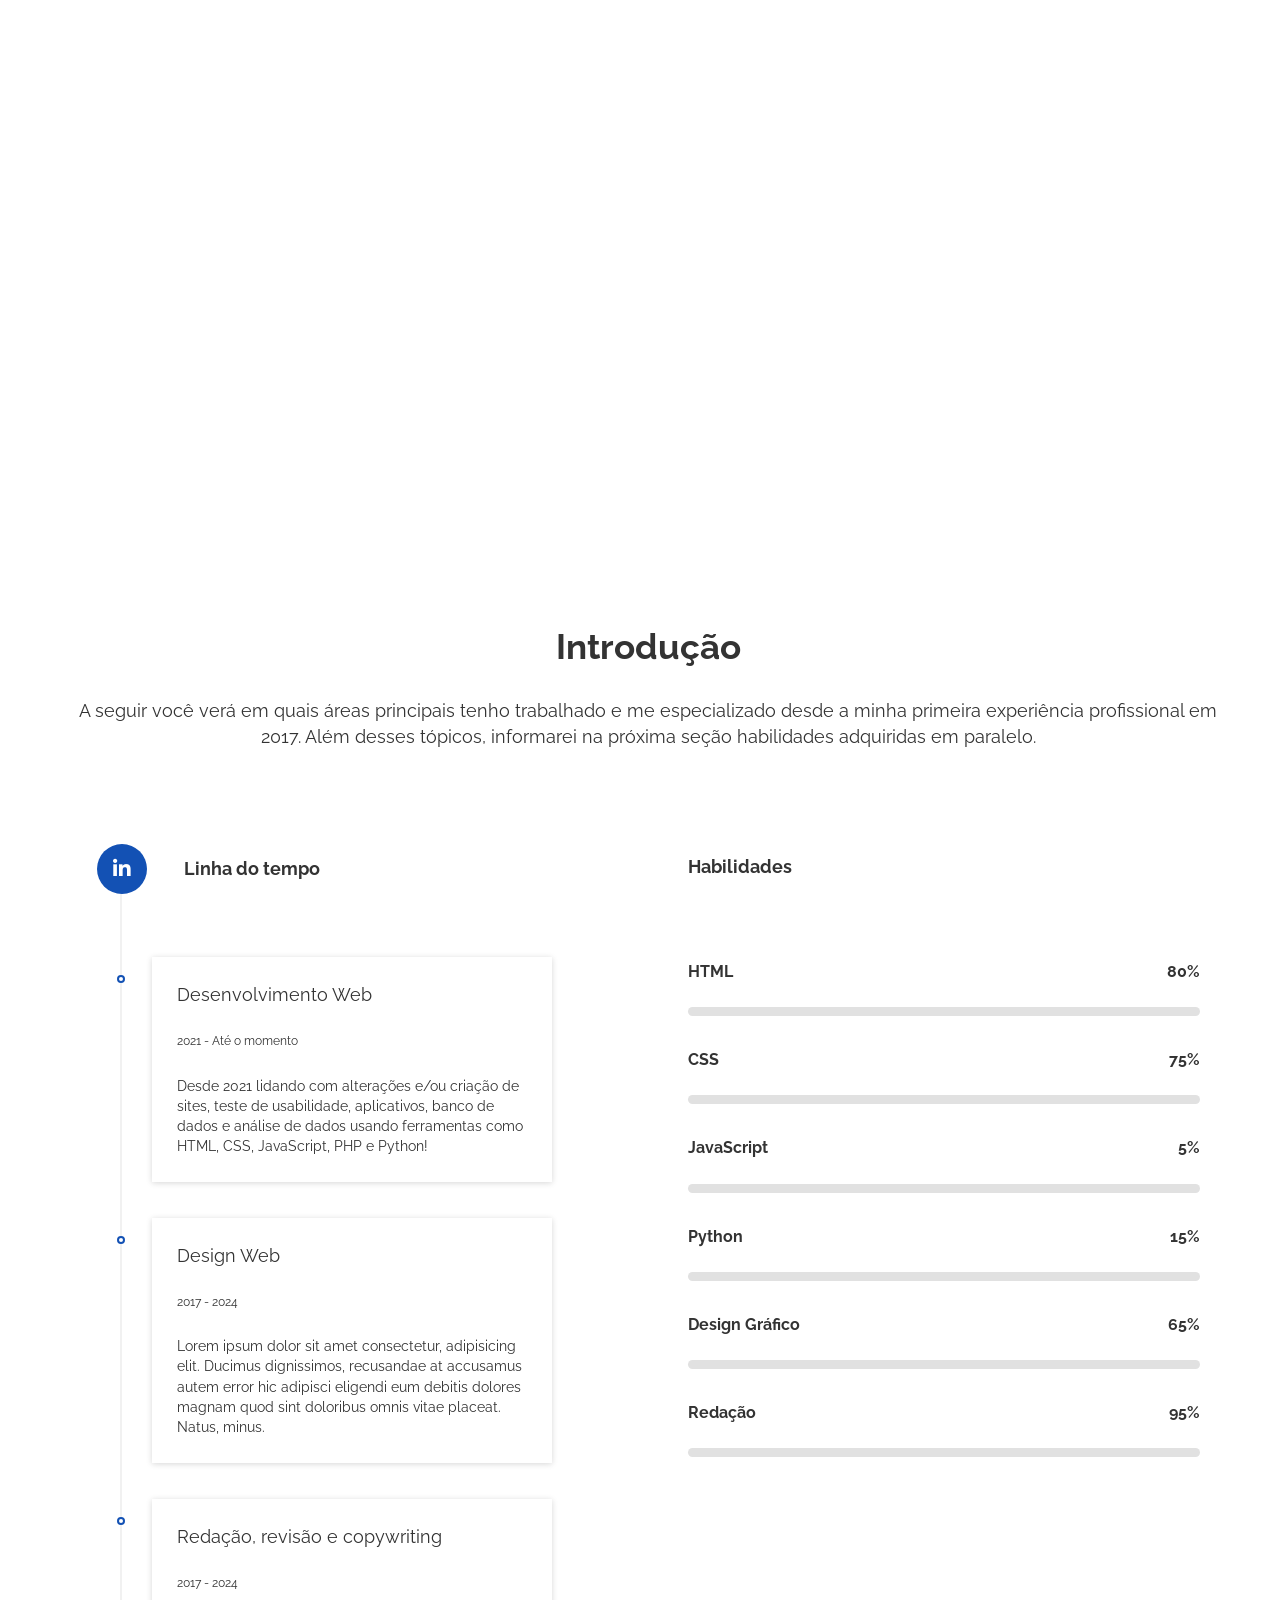
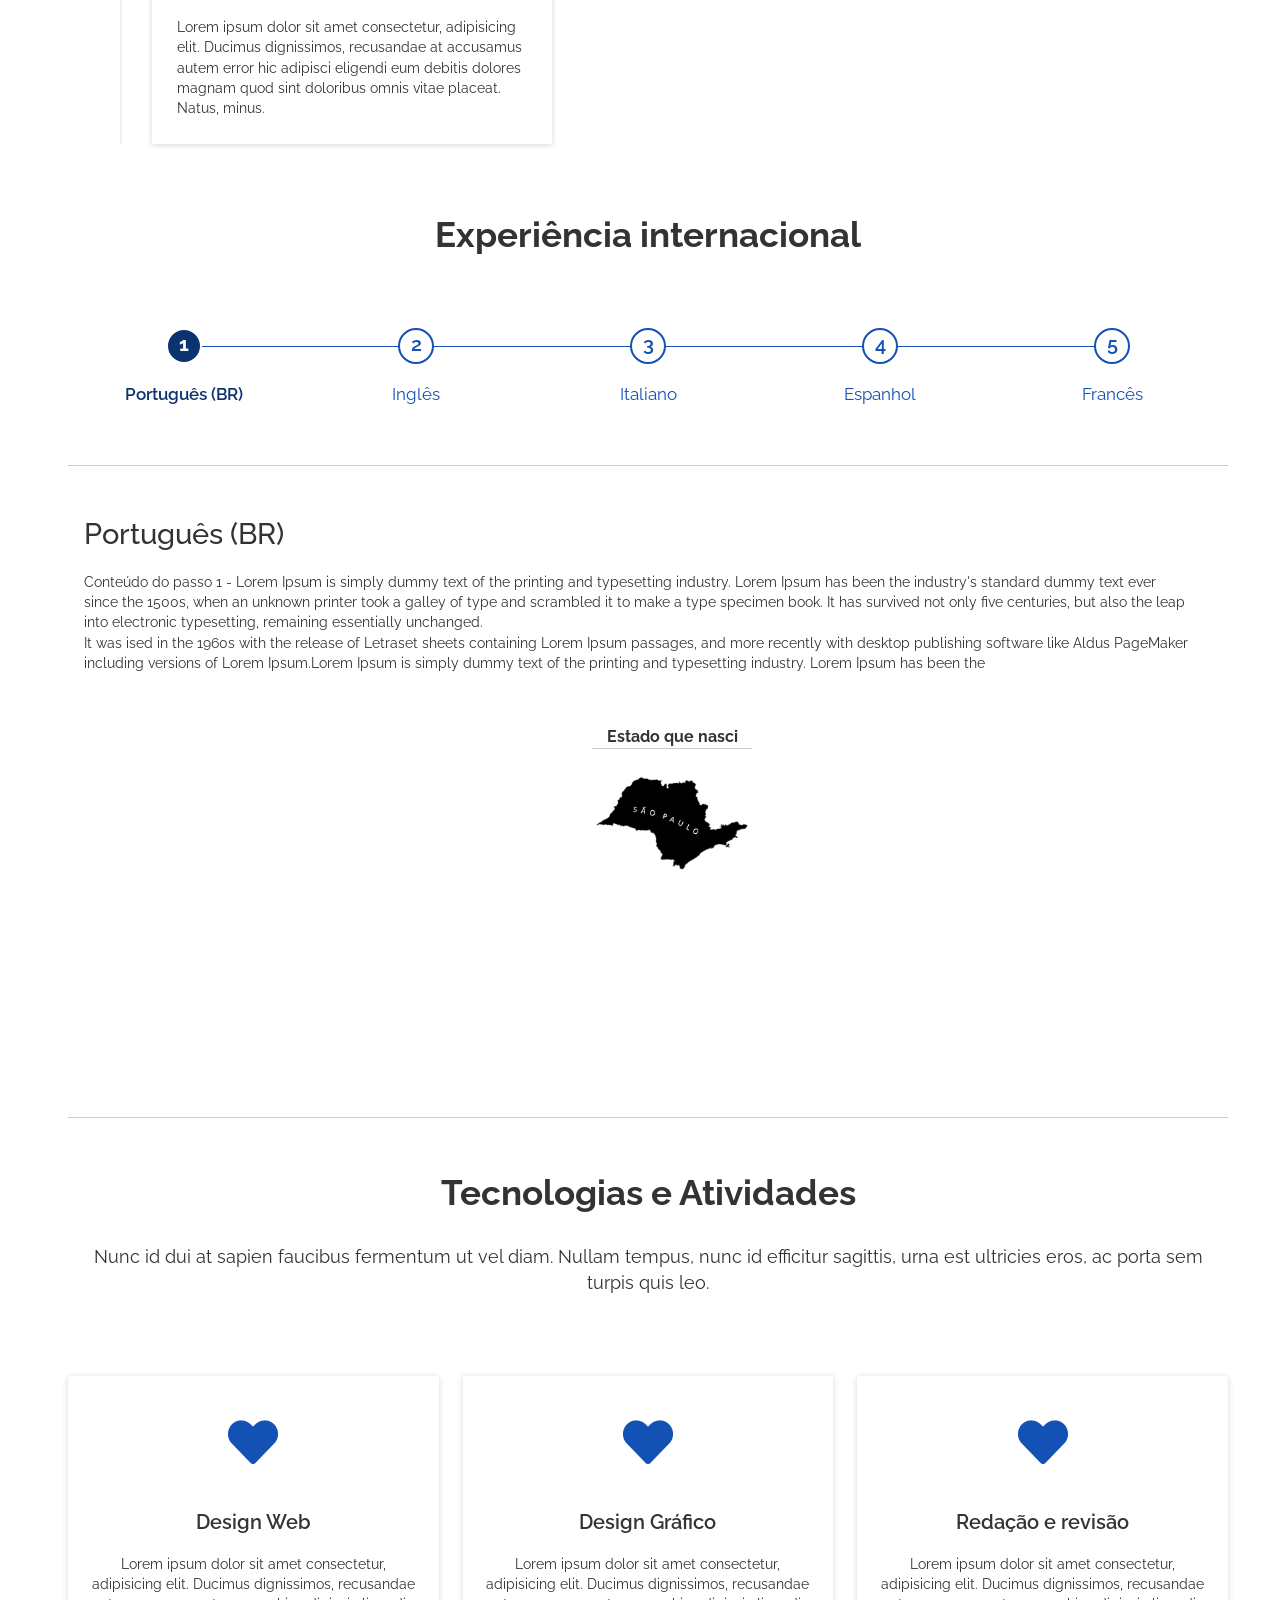
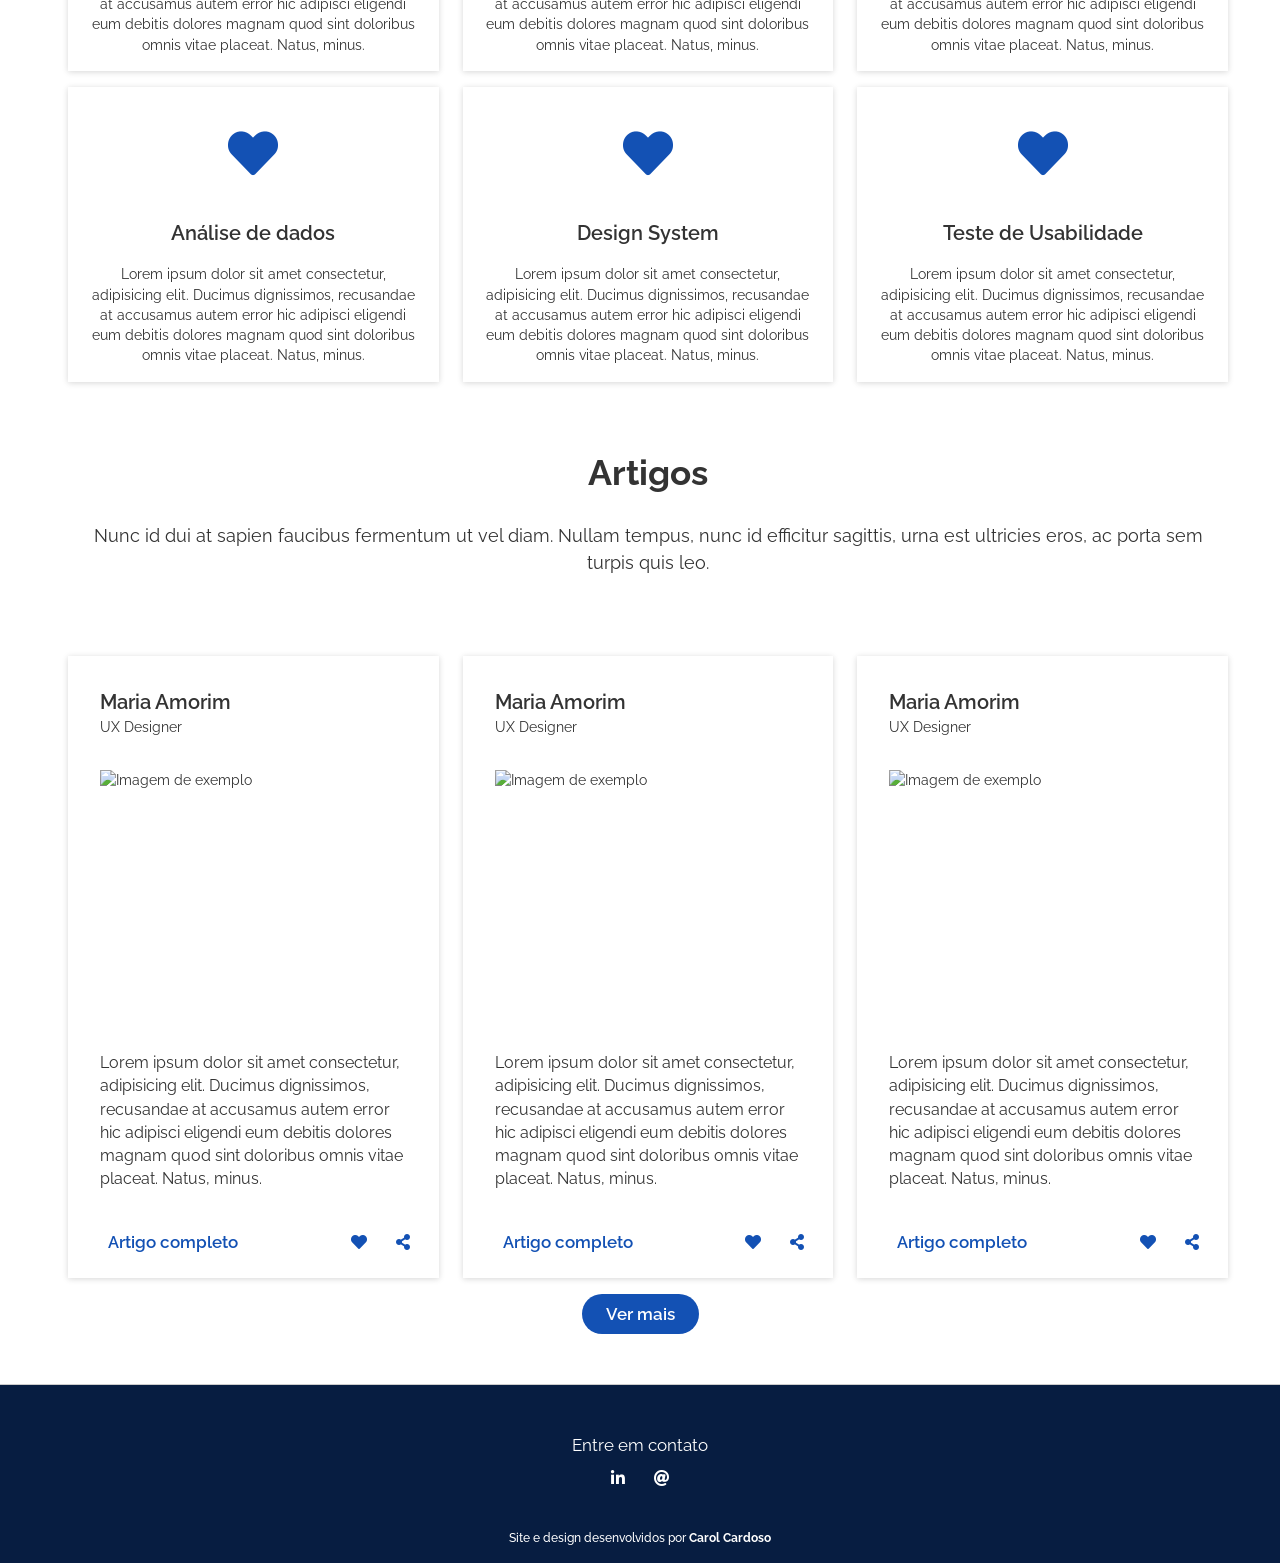
==== commit 6f31d680: "Redução dos vídeos, tratamento e edição." ====
--- a/src/html/index.html
+++ b/src/html/index.html
@@ -47,34 +47,43 @@
                 <div class="wizard-form">
                   <div class="wizard-panel" role="tabpanel" id="tab1">
                     <div class="wizard-panel-content" tabindex="0">
-                      <div class="h3">Dados Pessoais</div>
-                      <div class="text">Conteúdo do passo 1 - Lorem Ipsum is simply dummy text of the printing and typesetting 
-                        industry. Lorem Ipsum has been the industry's standard dummy text ever since the 1500s, when an unknown 
-                        printer took a galley of type and scrambled it to make a type specimen book. It has survived not only 
-                        five centuries, but also the leap into electronic typesetting, remaining essentially unchanged. 
-                        <br>
-                        It was ised in the 1960s with the release of Letraset sheets containing Lorem Ipsum passages, and more 
-                        recently with desktop publishing software like Aldus PageMaker including versions of Lorem Ipsum.Lorem 
-                        Ipsum is simply dummy text of the printing and typesetting industry. Lorem Ipsum has been the
-                      </div>
-                      <div class="row mt-5">
-                        <video class="video-flag" autoplay loop muted src="./assets/images/flags/USA - Flag.mp4"></video>
+                      <div class="h3">Português (BR)</div>
+                      <div class="text">Conteúdo do passo 1 - Lorem Ipsum is simply dummy text of the printing and typesetting 
+                        industry. Lorem Ipsum has been the industry's standard dummy text ever since the 1500s, when an unknown 
+                        printer took a galley of type and scrambled it to make a type specimen book. It has survived not only 
+                        five centuries, but also the leap into electronic typesetting, remaining essentially unchanged. 
+                        <br>
+                        It was ised in the 1960s with the release of Letraset sheets containing Lorem Ipsum passages, and more 
+                        recently with desktop publishing software like Aldus PageMaker including versions of Lorem Ipsum.Lorem 
+                        Ipsum is simply dummy text of the printing and typesetting industry. Lorem Ipsum has been the
+                      </div>
+                      <div class="row mt-5">
+                        <video class="video-flag" autoplay loop muted src="./assets/images/flags/Brazil - Flag.mp4"></video>
                         <div class="estados">
-                          <div class="paragrafo text-bold text-left">Estados que habitei</div>
+                          <div class="paragrafo text-bold text-center">Estado que nasci</div>
                           <span class="br-divider"></span>
                           <div class="row align-items-left">
                             <div class="col-auto">
-                              <img class="icone-estado" src="./assets/images/icons/texas.png">
-                              <img class="icone-estado" src="./assets/images/icons/connecticut.png">
+                              <img class="icone-estado mt-4" src="./assets/images/icons/sao-paulo (1).png">
                             </div>
                           </div>
                         </div>
+                        <video class="video-flag" autoplay loop muted src="./assets/images/photos/sao-paulo.mp4"></video>
+                      </div>
+                      <div id="barra-progresso mt-5">
+                        <div class="titulo-barra mb-4 mt-5">
+                          <span class="paragrafo texto-direita text-bold">Português (BR)</span>
+                          <span class="paragrafo texto-esquerda text-bold text-right">100%</span>
+                        </div>
+                        <div class="progresso" data-progresso="100">
+                          <div class="barra-progresso"></div>
+                        </div>
                       </div>
                     </div>
                   </div>
                   <div class="wizard-panel" role="tabpanel" id="tab2">
                     <div class="wizard-panel-content" tabindex="0">
-                      <div class="h3">Dados Pessoais</div>
+                      <div class="h3">Inglês (EUA)</div>
                       <div class="text">Conteúdo do passo 1 - Lorem Ipsum is simply dummy text of the printing and typesetting 
                         industry. Lorem Ipsum has been the industry's standard dummy text ever since the 1500s, when an unknown 
                         printer took a galley of type and scrambled it to make a type specimen book. It has survived not only 
@@ -87,21 +96,31 @@
                       <div class="row mt-5">
                         <video class="video-flag" autoplay loop muted src="./assets/images/flags/USA - Flag.mp4"></video>
                         <div class="estados">
-                          <div class="paragrafo text-bold text-left">Estados que habitei</div>
+                          <div class="paragrafo text-bold text-center">Estados que habitei</div>
                           <span class="br-divider"></span>
-                          <div class="row align-items-left">
-                            <div class="col-auto">
-                              <img class="icone-estado" src="./assets/images/icons/texas.png">
-                              <img class="icone-estado" src="./assets/images/icons/connecticut.png">
+                          <div class="row align-items-center">
+                            <div class="col-auto text-center">
+                              <img class="icone-estado ml-4" src="./assets/images/icons/texas.png"><br>
+                              <img class="icone-estado ml-4" src="./assets/images/icons/connecticut.png">
                             </div>
                           </div>
                         </div>
+                        <video class="video-flag" autoplay loop muted src="./assets/images/photos/texas.mp4"></video>
+                      </div>
+                      <div id="barra-progresso mt-5">
+                        <div class="titulo-barra mb-4 mt-5">
+                          <span class="paragrafo texto-direita text-bold">Inglês (EUA)</span>
+                          <span class="paragrafo texto-esquerda text-bold text-right">80%</span>
+                        </div>
+                        <div class="progresso" data-progresso="80">
+                          <div class="barra-progresso"></div>
+                        </div>
                       </div>
                     </div>
                   </div>
                   <div class="wizard-panel" role="tabpanel" id="tab3">
                     <div class="wizard-panel-content" tabindex="0">
-                      <div class="h3">Dados Pessoais</div>
+                      <div class="h3">Italiano (IT)</div>
                       <div class="text">Conteúdo do passo 1 - Lorem Ipsum is simply dummy text of the printing and typesetting 
                         industry. Lorem Ipsum has been the industry's standard dummy text ever since the 1500s, when an unknown 
                         printer took a galley of type and scrambled it to make a type specimen book. It has survived not only 
@@ -112,70 +131,81 @@
                         Ipsum is simply dummy text of the printing and typesetting industry. Lorem Ipsum has been the
                       </div>
                       <div class="row mt-5">
-                        <video class="video-flag" autoplay loop muted src="./assets/images/flags/USA - Flag.mp4"></video>
+                        <video class="video-flag" autoplay loop muted src="./assets/images/flags/Italia - Flag.mp4"></video>
                         <div class="estados">
-                          <div class="paragrafo text-bold text-left">Estados que habitei</div>
+                          <div class="paragrafo text-bold text-left">Província que habitei</div>
                           <span class="br-divider"></span>
-                          <div class="row align-items-left">
-                            <div class="col-auto">
-                              <img class="icone-estado" src="./assets/images/icons/texas.png">
-                              <img class="icone-estado" src="./assets/images/icons/connecticut.png">
+                          <div class="row align-items-center">
+                            <div class="col-auto text-center">
+                              <img class="icone-estado mt-4" style="max-height: 65px;" src="./assets/images/icons/bergamo.png">
                             </div>
                           </div>
                         </div>
+                        <video class="video-flag" autoplay loop muted src="./assets/images/photos/bergamo.mp4"></video>
+                      </div>
+                      <div id="barra-progresso mt-5">
+                        <div class="titulo-barra mb-4 mt-5">
+                          <span class="paragrafo texto-direita text-bold">Italiano (IT)</span>
+                          <span class="paragrafo texto-esquerda text-bold text-right">70%</span>
+                        </div>
+                        <div class="progresso" data-progresso="70">
+                          <div class="barra-progresso"></div>
+                        </div>
                       </div>
                     </div>
                   </div>
                   <div class="wizard-panel" role="tabpanel" id="tab4">
                     <div class="wizard-panel-content" tabindex="0">
-                      <div class="h3">Dados Pessoais</div>
-                      <div class="text">Conteúdo do passo 1 - Lorem Ipsum is simply dummy text of the printing and typesetting 
-                        industry. Lorem Ipsum has been the industry's standard dummy text ever since the 1500s, when an unknown 
-                        printer took a galley of type and scrambled it to make a type specimen book. It has survived not only 
-                        five centuries, but also the leap into electronic typesetting, remaining essentially unchanged. 
-                        <br>
-                        It was ised in the 1960s with the release of Letraset sheets containing Lorem Ipsum passages, and more 
-                        recently with desktop publishing software like Aldus PageMaker including versions of Lorem Ipsum.Lorem 
-                        Ipsum is simply dummy text of the printing and typesetting industry. Lorem Ipsum has been the
-                      </div>
-                      <div class="row mt-5">
-                        <video class="video-flag" autoplay loop muted src="./assets/images/flags/USA - Flag.mp4"></video>
-                        <div class="estados">
-                          <div class="paragrafo text-bold text-left">Estados que habitei</div>
-                          <span class="br-divider"></span>
-                          <div class="row align-items-left">
-                            <div class="col-auto">
-                              <img class="icone-estado" src="./assets/images/icons/texas.png">
-                              <img class="icone-estado" src="./assets/images/icons/connecticut.png">
-                            </div>
-                          </div>
+                      <div class="h3">Espanhol (ES)</div>
+                      <div class="text">Conteúdo do passo 1 - Lorem Ipsum is simply dummy text of the printing and typesetting 
+                        industry. Lorem Ipsum has been the industry's standard dummy text ever since the 1500s, when an unknown 
+                        printer took a galley of type and scrambled it to make a type specimen book. It has survived not only 
+                        five centuries, but also the leap into electronic typesetting, remaining essentially unchanged. 
+                        <br>
+                        It was ised in the 1960s with the release of Letraset sheets containing Lorem Ipsum passages, and more 
+                        recently with desktop publishing software like Aldus PageMaker including versions of Lorem Ipsum.Lorem 
+                        Ipsum is simply dummy text of the printing and typesetting industry. Lorem Ipsum has been the
+                      </div>
+                      <div class="row mt-5">
+                        <video class="video-flag" autoplay loop muted src="./assets/images/flags/Spain - Flag.mp4"></video>
+                        <span class="br-divider vertical" style="margin-left: 110px; margin-right: 110px;"></span>
+                        <video class="video-flag" autoplay loop muted src="./assets/images/photos/espanhol.mp4"></video>
+                      </div>
+                      <div id="barra-progresso mt-5">
+                        <div class="titulo-barra mb-4 mt-5">
+                          <span class="paragrafo texto-direita text-bold">Espanhol (ES)</span>
+                          <span class="paragrafo texto-esquerda text-bold text-right">55%</span>
+                        </div>
+                        <div class="progresso" data-progresso="55">
+                          <div class="barra-progresso"></div>
                         </div>
                       </div>
                     </div>
                   </div>
                   <div class="wizard-panel" role="tabpanel" id="tab5">
                     <div class="wizard-panel-content" tabindex="0">
-                      <div class="h3">Dados Pessoais</div>
-                      <div class="text">Conteúdo do passo 1 - Lorem Ipsum is simply dummy text of the printing and typesetting 
-                        industry. Lorem Ipsum has been the industry's standard dummy text ever since the 1500s, when an unknown 
-                        printer took a galley of type and scrambled it to make a type specimen book. It has survived not only 
-                        five centuries, but also the leap into electronic typesetting, remaining essentially unchanged. 
-                        <br>
-                        It was ised in the 1960s with the release of Letraset sheets containing Lorem Ipsum passages, and more 
-                        recently with desktop publishing software like Aldus PageMaker including versions of Lorem Ipsum.Lorem 
-                        Ipsum is simply dummy text of the printing and typesetting industry. Lorem Ipsum has been the
-                      </div>
-                      <div class="row mt-5">
-                        <video class="video-flag" autoplay loop muted src="./assets/images/flags/USA - Flag.mp4"></video>
-                        <div class="estados">
-                          <div class="paragrafo text-bold text-left">Estados que habitei</div>
-                          <span class="br-divider"></span>
-                          <div class="row align-items-left">
-                            <div class="col-auto">
-                              <img class="icone-estado" src="./assets/images/icons/texas.png">
-                              <img class="icone-estado" src="./assets/images/icons/connecticut.png">
-                            </div>
-                          </div>
+                      <div class="h3">Francês (FR)</div>
+                      <div class="text">Conteúdo do passo 1 - Lorem Ipsum is simply dummy text of the printing and typesetting 
+                        industry. Lorem Ipsum has been the industry's standard dummy text ever since the 1500s, when an unknown 
+                        printer took a galley of type and scrambled it to make a type specimen book. It has survived not only 
+                        five centuries, but also the leap into electronic typesetting, remaining essentially unchanged. 
+                        <br>
+                        It was ised in the 1960s with the release of Letraset sheets containing Lorem Ipsum passages, and more 
+                        recently with desktop publishing software like Aldus PageMaker including versions of Lorem Ipsum.Lorem 
+                        Ipsum is simply dummy text of the printing and typesetting industry. Lorem Ipsum has been the
+                      </div>
+                      <div class="row mt-5">
+                        <video class="video-flag" autoplay loop muted src="./assets/images/flags/France - Flag.mp4"></video>
+                        <span class="br-divider vertical" style="margin-left: 110px; margin-right: 110px;"></span>
+                        <video class="video-flag" autoplay loop muted src="./assets/images/photos/paris.mp4"></video>
+                      </div>
+                      <div id="barra-progresso mt-5">
+                        <div class="titulo-barra mb-4 mt-5">
+                          <span class="paragrafo texto-direita text-bold">Francês (FR)</span>
+                          <span class="paragrafo texto-esquerda text-bold text-right">20%</span>
+                        </div>
+                        <div class="progresso" data-progresso="20">
+                          <div class="barra-progresso"></div>
                         </div>
                       </div>
                     </div>
@@ -187,6 +217,7 @@
           </div>  
         </div>
       </div>
+
     
         
       <br-habilidades-pt-br></br-habilidades-pt-br>  
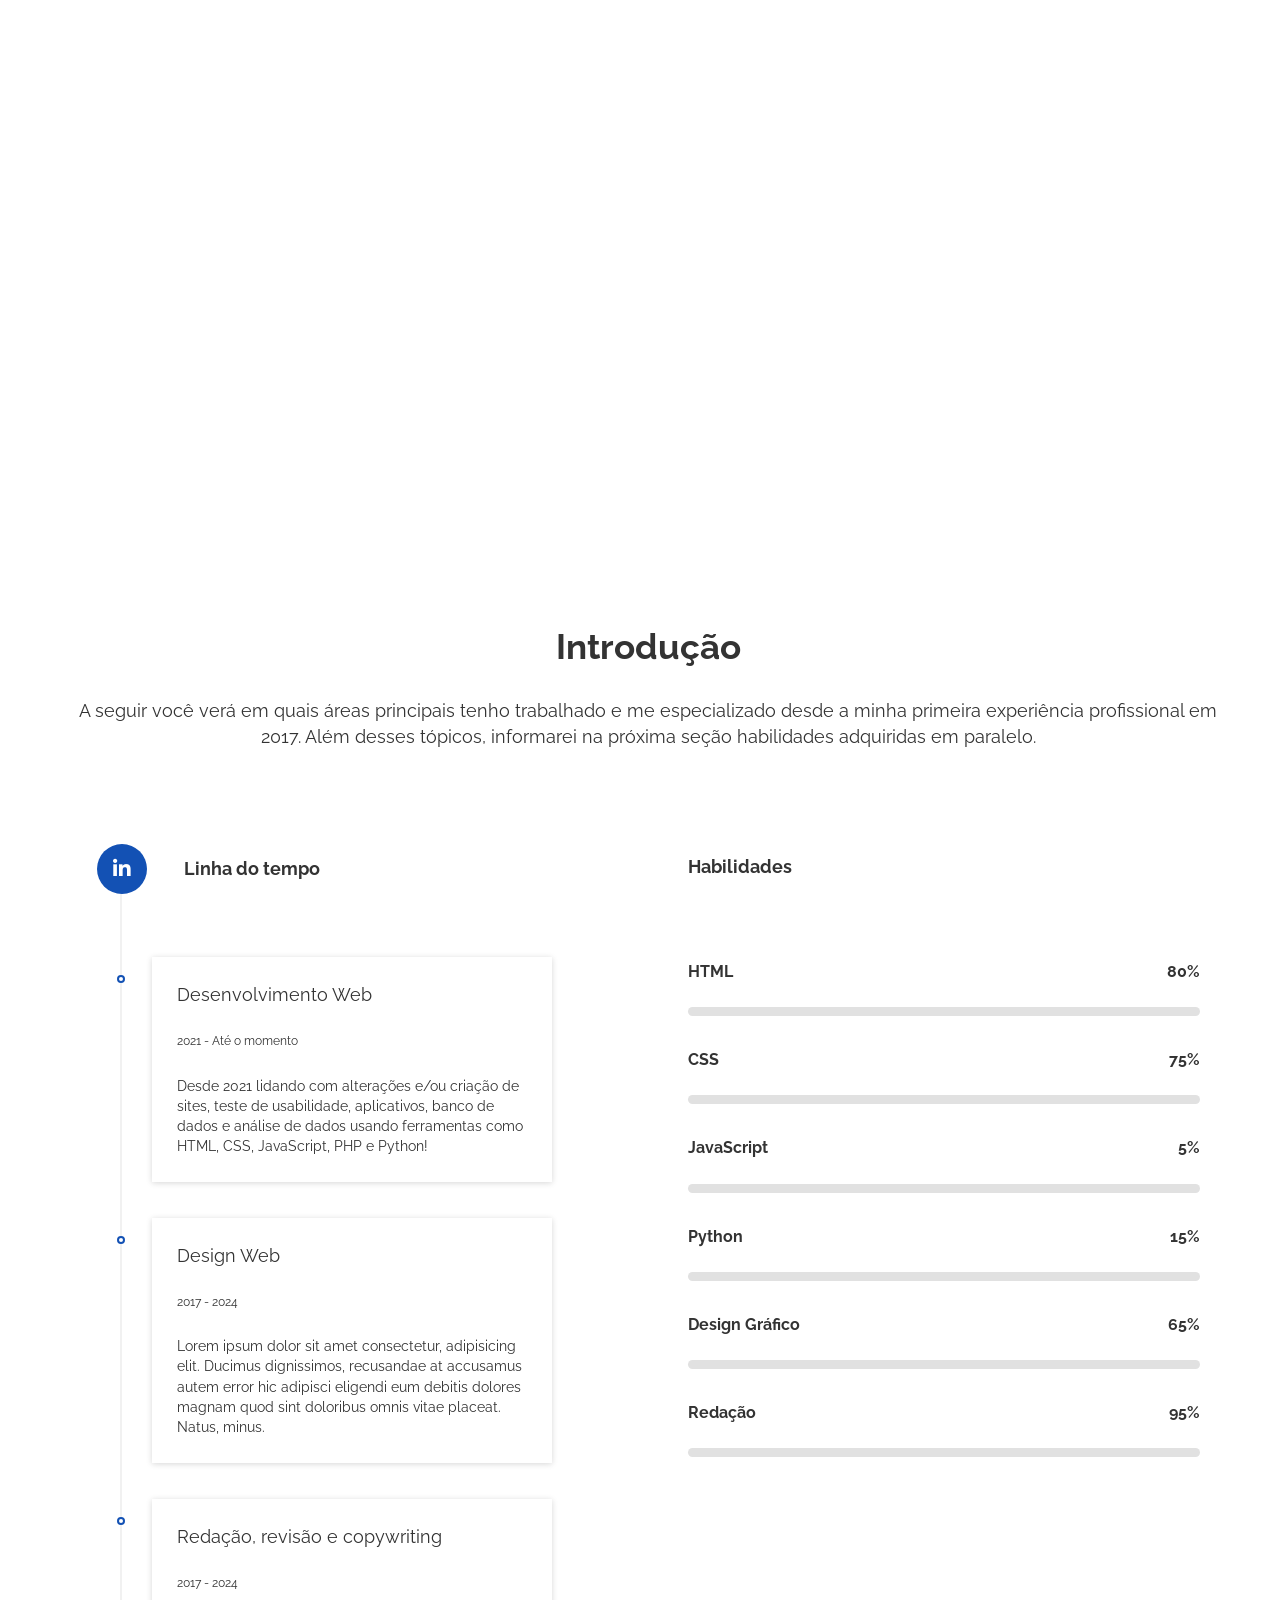
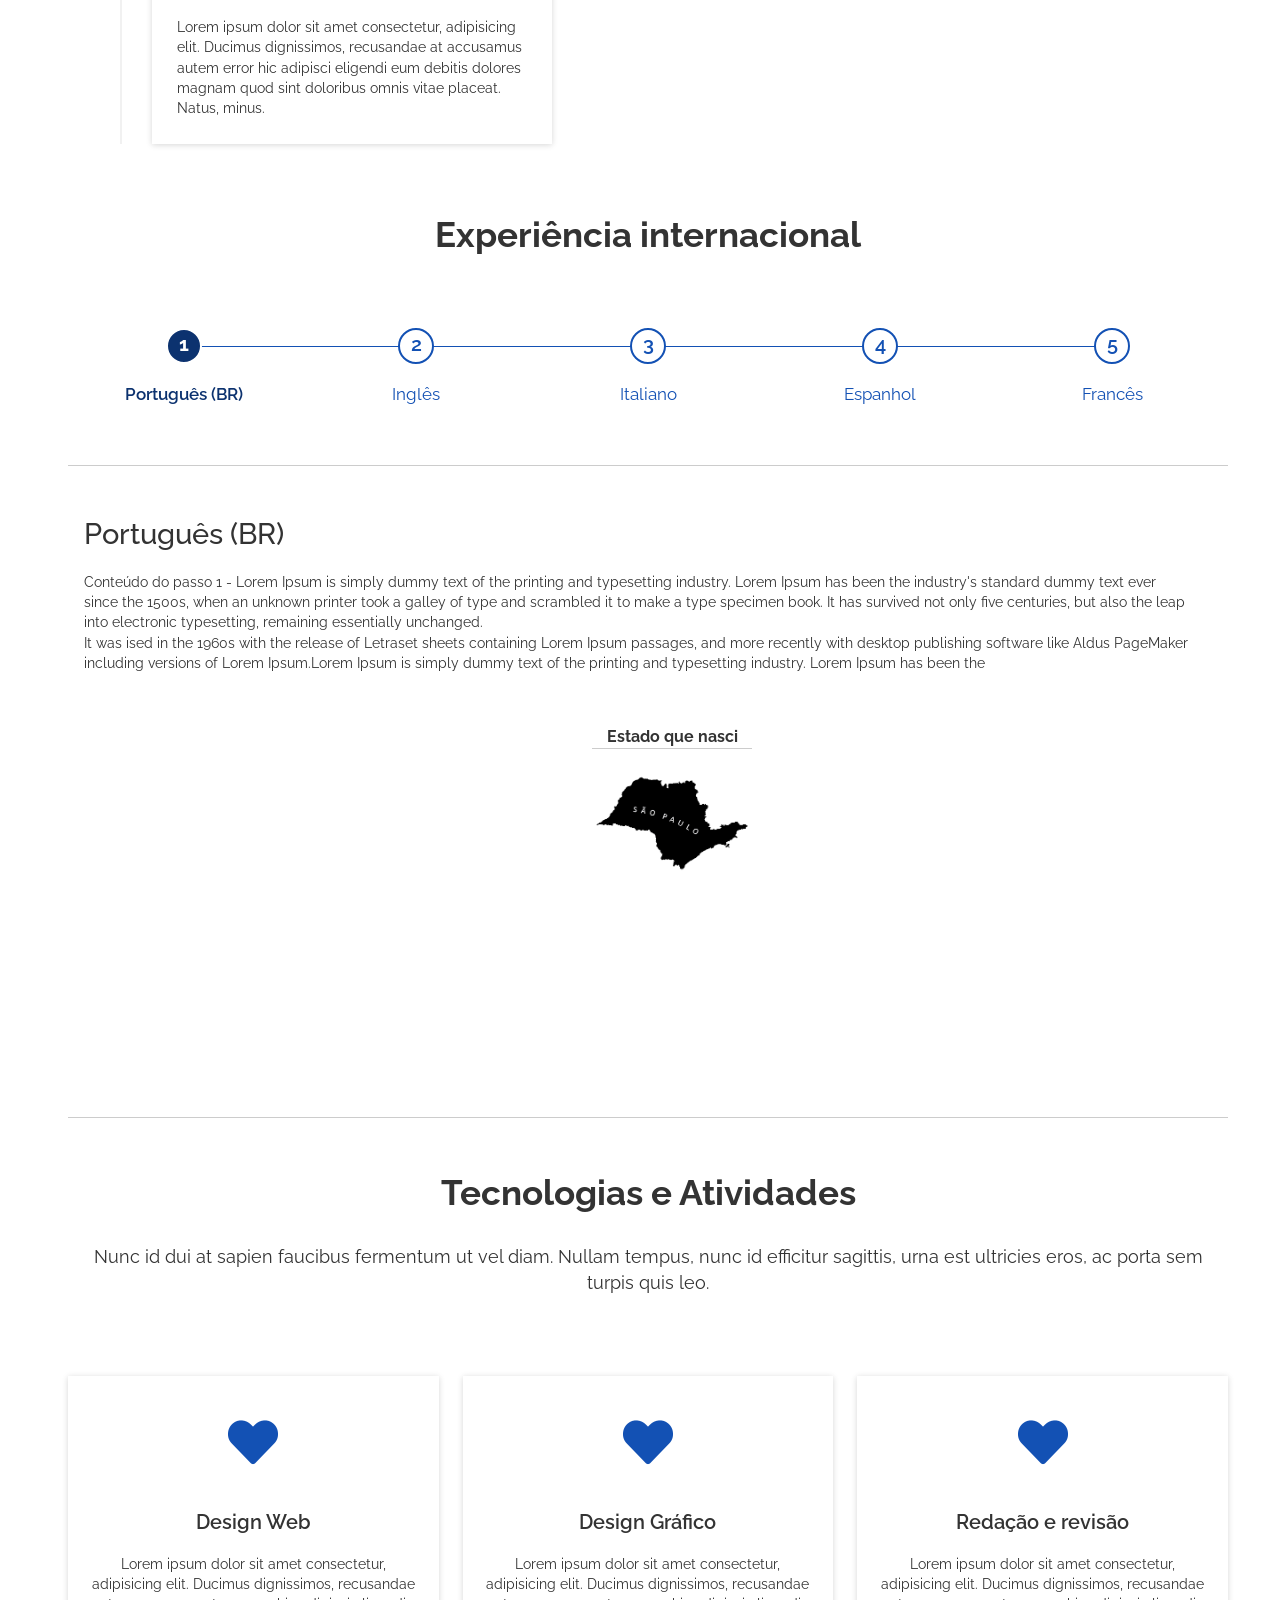
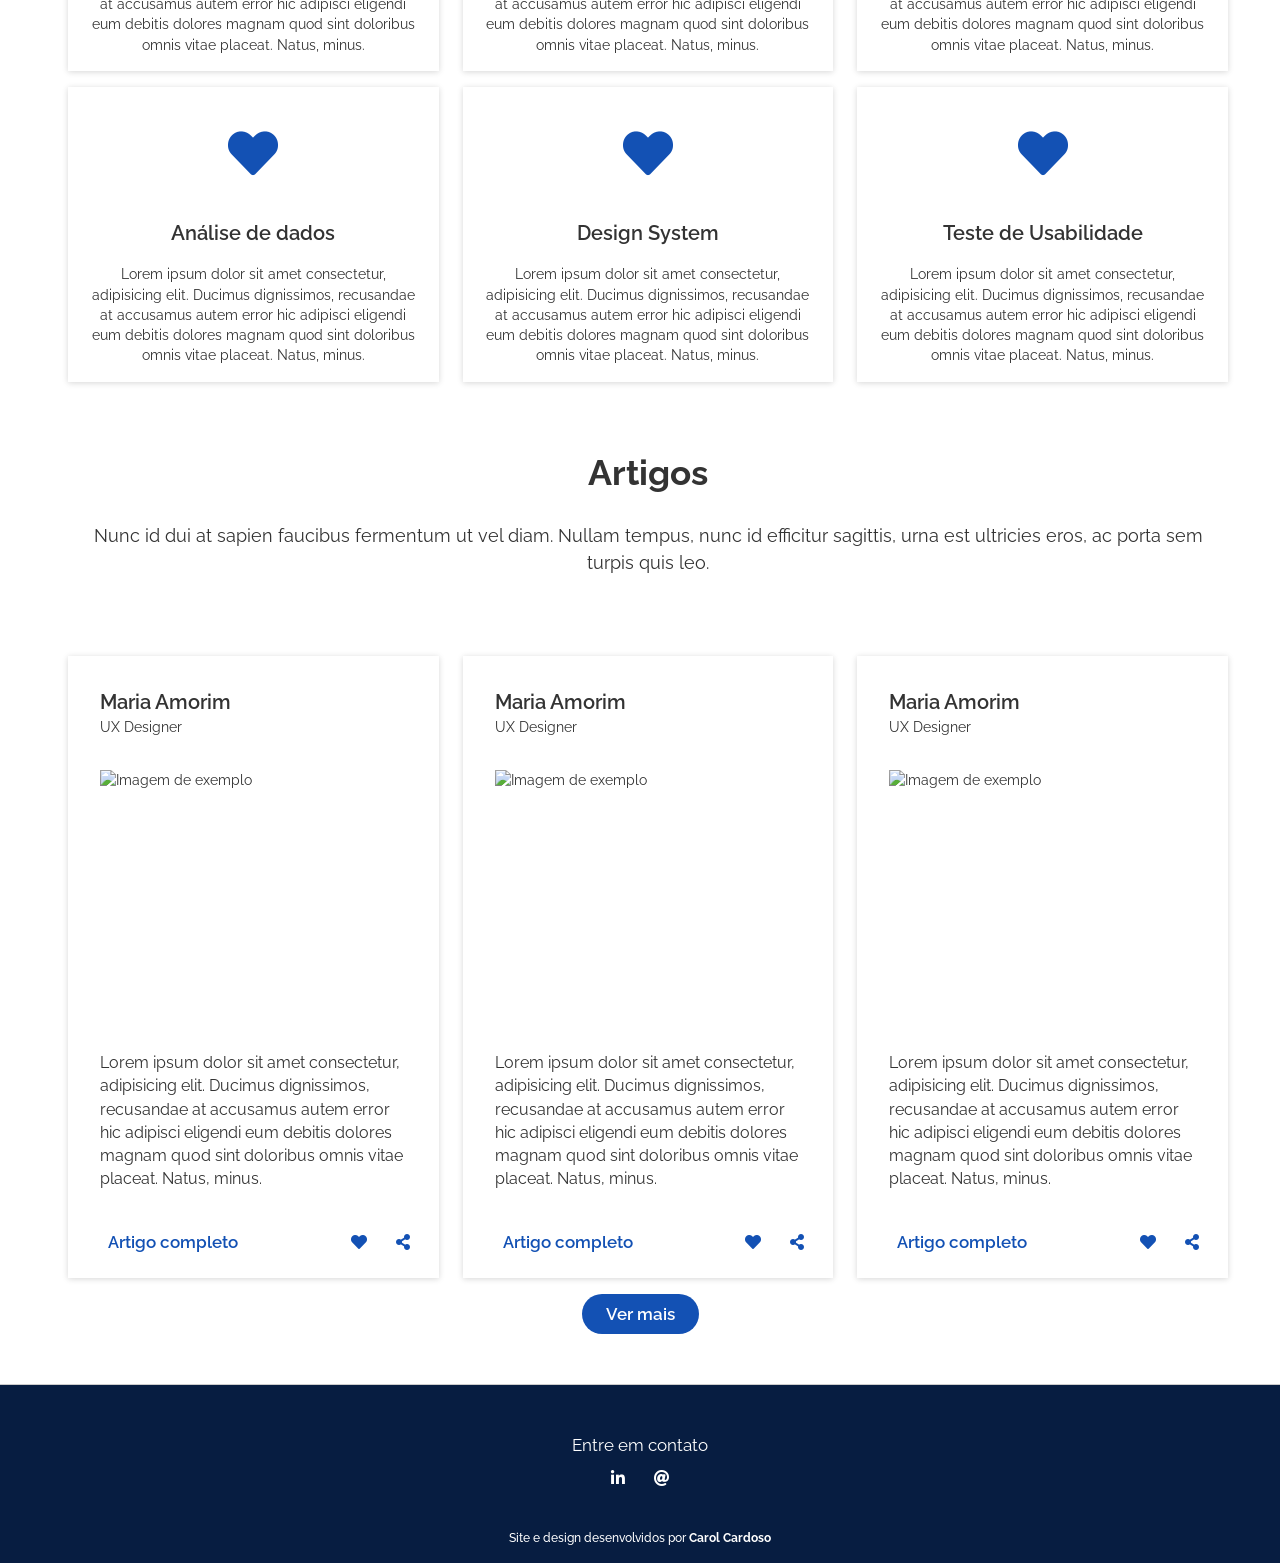
==== commit f428a88e: "Redução dos vídeos e tratamento" ====
--- a/src/html/index.html
+++ b/src/html/index.html
@@ -64,7 +64,7 @@
                           <span class="br-divider"></span>
                           <div class="row align-items-left">
                             <div class="col-auto">
-                              <img class="icone-estado mt-4" src="./assets/images/icons/sao-paulo (1).png">
+                              <img class="icone-estado mt-4" src="./assets/images/icons/sao-paulo.png">
                             </div>
                           </div>
                         </div>
